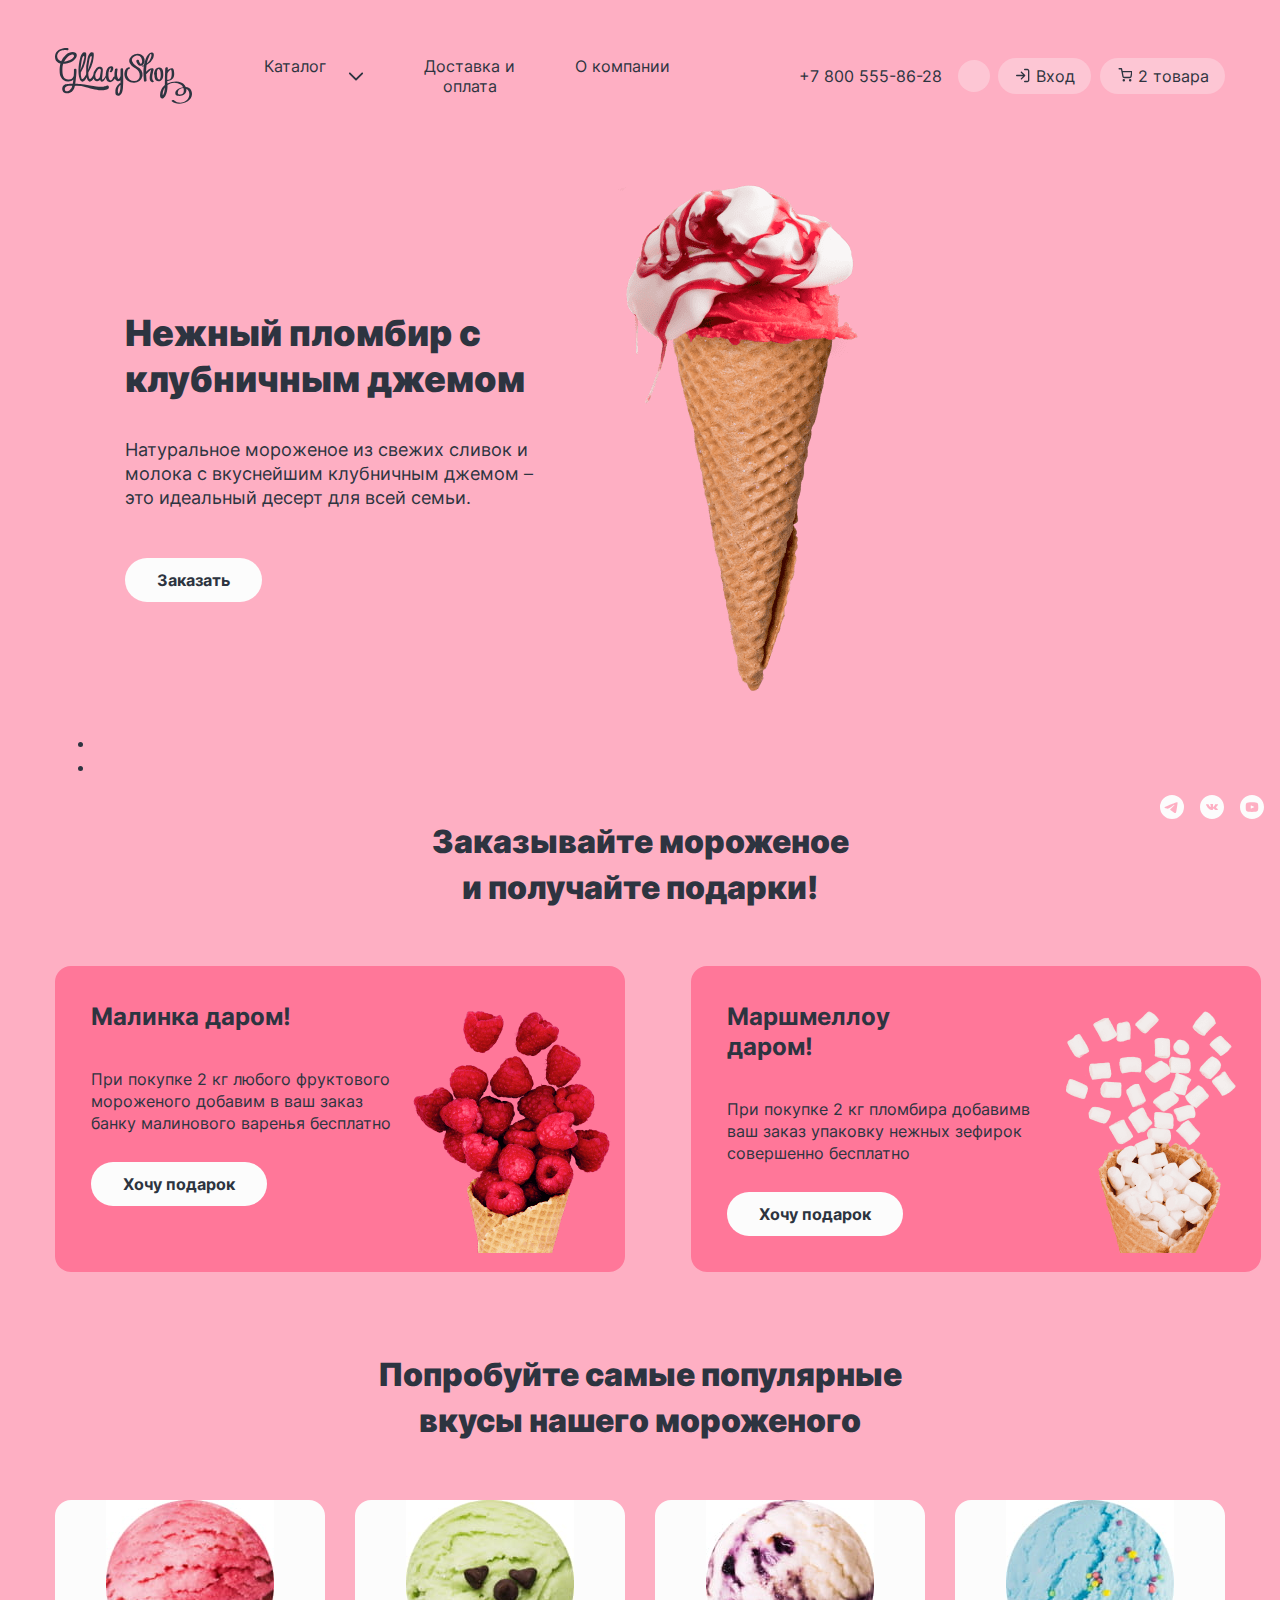
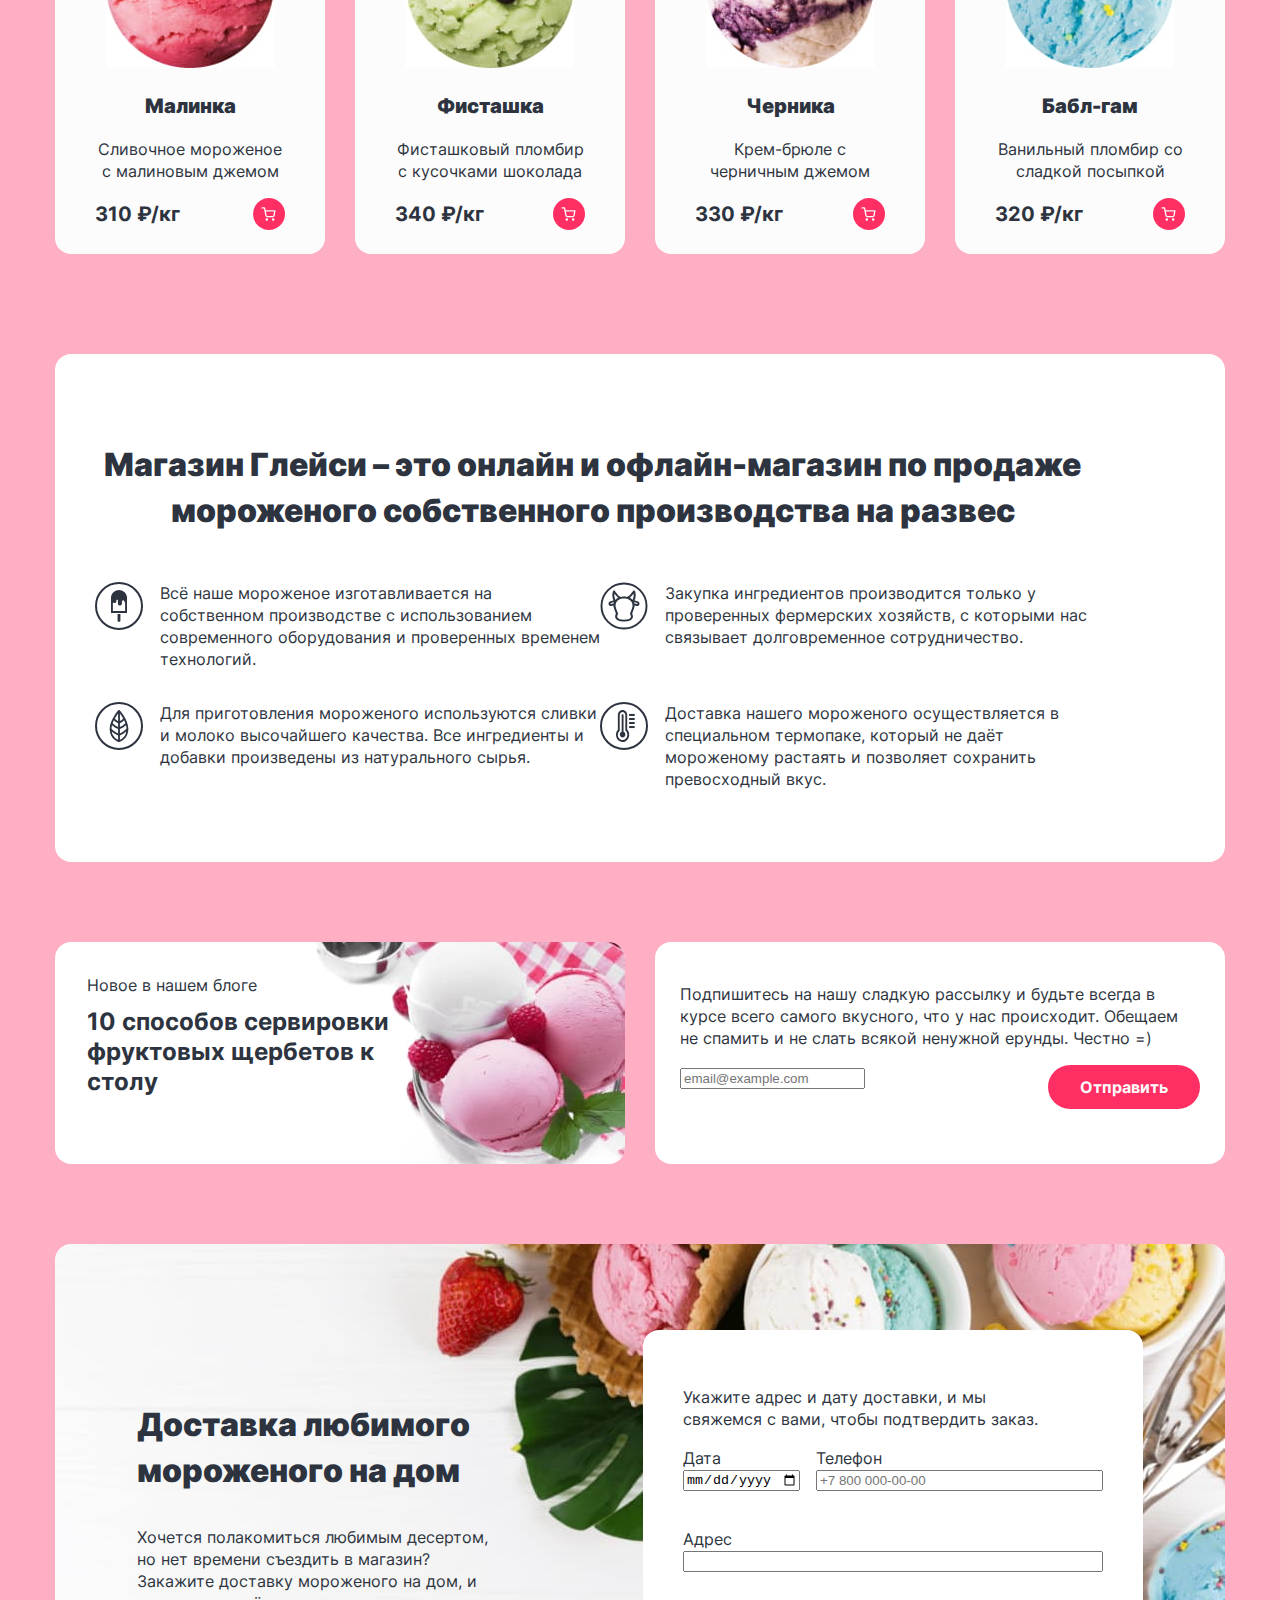
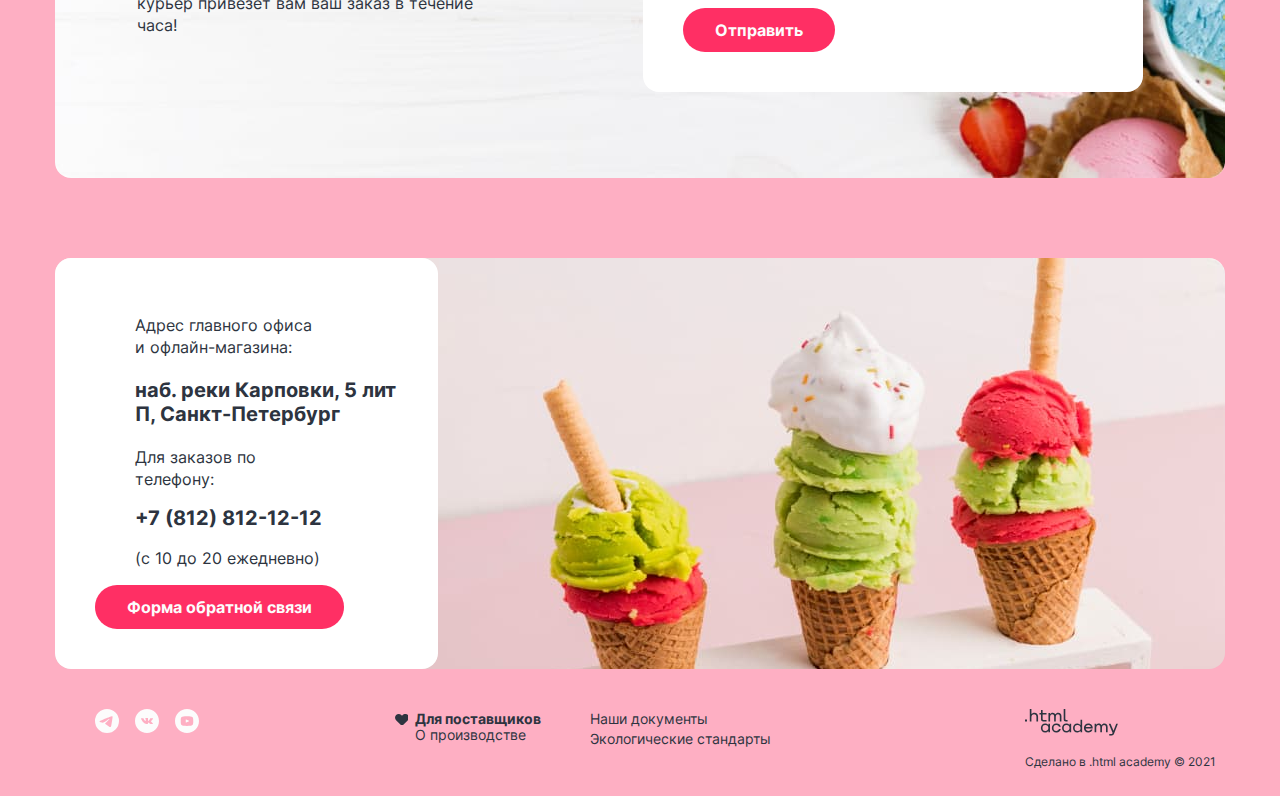
==== index.html @ 2672d937 "попытка сделать иконки" ====
<!DOCTYPE html>
<html lang="ru">

  <head>
    <meta charset="utf-8">
    <title>Gllassy shop</title>
    <link rel="stylesheet" href="styles/styles.css">
  </head>

  <body>
    <header class="page-header">
      <a class="logo" href="#">
        <img class="logo" src="images/logo.svg" alt="Gllassy shop">
      </a>
      <nav class="navigation">

        <ul class="navigation-list">

          <li class="navigation-item arrow-down navigation-item-arrow">
            <a class="navigation-link " href="catalog.html">Каталог</a>
          </li>
          <li class="navigation-item">
            <a class="navigation-link" href="faq.html">Доставка и оплата</a>
          </li>
          <li class="navigation-item">
            <a class="navigation-link" href="about.html">О компании</a>
          </li>
        </ul>

      </nav>
      <div class="navigation-user">
        <a class="appointment-phone link" href="">+7 800 555-86-28</a>
        <ul class="user-navigation navigation-user-di">
          <li class="user-item search">
            <a class="user-link" href="">

              <span class="visually-hidden">Поиск</span>
            </a>
          </li>
          <li class="user-item login">
            <a class="user-link" href="">Вход</a>
          </li>
          <li class="user-item basket">
            <a class="user-link" href="">
              2 товара
              <span class="visually-hidden">Корзина</span>
            </a>
          </li>
        </ul>
      </div>
    </header>
    <main class="main-container main-index">
      <div class="page-container">
        <h1 class="visually-hidden">Gllassy shop</h1>
        <section class="advantages-section">
          <h2 class="visually-hidden">Описание</h2>
          <ul class="advantages-list">
            <li class="advantages-item">
              <div class="advantages">
                <h3 class="advantages-title">Нежный пломбир с клубничным джемом</h3>
                <p class="advantages-description">Натуральное мороженое из свежих сливок
                  и молока с вкуснейшим клубничным джемом – это идеальный десерт для всей семьи.</p>
                <button class="button-white button">Заказать</button>
              </div>
              <div class="advantages-images">
                <img src="images/ice-cream.png" alt="мороженое">
              </div>
            </li>
          </ul>
          <ul class="arrow">
            <li class="arrow-item arrow--left"></li>
            <li class="arrow-item arrow--right"></li>
          </ul>
          <div class="slider_controls">
            <label for="green_1" class="slide_label label_green_1"></label>
            <label for="violet_2" class="slide_label label_violet_2"></label>
            <label for="brown_3" class="slide_label label_brown_3"></label>
          </div>
        </section>
        <section class="start-social">
          <ul class="start-social-list">
            <li class="start-social-item">
              <a class="start-social-link social-tg" href="#">
                <span class="visually-hidden">Телеграм</span>
              </a>
            </li>
            <li class="start-social-item">
              <a class="start-social-link social-vk" href="#">
                <span class="visually-hidden">ВКонтакте</span>
              </a>
            </li>
            <li class="start-social-item">
              <a class="start-social-link social-youtube" href="#">
                <span class="visually-hidden">YouTube</span>
              </a>
            </li>
          </ul>
        </section>
        <div class="index-columns">
          <section class="present section">
            <h3 class="present-title-header">Заказывайте мороженое и получайте подарки!</h3>
            <ul class="present-list">
              <li class="present-item free-raspberries">
                <h4 class="present-title">Малинка даром!</h4>
                <p class="present-description">При покупке 2 кг любого фруктового мороженого добавим в ваш заказ банку
                  малинового варенья бесплатно</p>
                <a class="button button-white present-link" href="#">Хочу подарок</a>

              </li>
              <li class="present-item free-marshmallow">
                <h4 class="present-title">Маршмеллоу даром!</h4>
                <p class="present-description">При покупке 2 кг пломбира добавимв ваш заказ упаковку нежных зефирок
                  совершенно
                  бесплатно</p>
                <a class="button button-white present-link" href="#">Хочу подарок</a>

              </li>
            </ul>
          </section>
        </div>
        <section class="popular-flavors section">
          <h3 class="popular-flavors-title">Попробуйте самые популярные вкусы нашего мороженого</h3>
          <ul class="popular-flavors-list">
            <li class="product-card">
              <div class="product-card-container">
                <a class="product-card-link link" href="product.html">
                  <img class="product-card-image" src="images/raspberry.jpg" alt="Малинка">
                  <h3 class="product-card-title">Малинка</h3>
                  <p class="product-card-description">Сливочное мороженое с малиновым джемом</p>
                </a>
                <div class="product-card-info">
                  <b class="product-card-price">310 ₽/кг</b>
                  <div class="product-card-bask take">
                    <a class="product-card-basket link" href="#">
                      <span class="visually-hidden">Корзина</span>
                    </a>
                  </div>
                </div>
              </div>
            </li>
            <li class="product-card">
              <div class="product-card-container">
                <a class="product-card-link link" href="product.html">
                  <img class="product-card-image" src="images/pistachio.jpg" alt="Фисташка">
                  <h3 class="product-card-title">Фисташка</h3>
                  <p class="product-card-description">Фисташковый пломбир с кусочками шоколада</p>
                </a>
                <div class="product-card-info">
                  <b class="product-card-price">340 ₽/кг</b>
                  <div class="product-card-bask take">
                    <a class="product-card-basket link" href="#">
                      <span class="visually-hidden">Корзина</span>
                    </a>
                  </div>
                </div>
              </div>
            </li>
            <li class="product-card">
              <div class="product-card-container">
                <a class="product-card-link link" href="product.html">
                  <img class="product-card-image" src="images/blueberry.jpg" alt="Черника">
                  <h3 class="product-card-title">Черника</h3>
                  <p class="product-card-description">Крем-брюле
                    с черничным джемом</p>
                </a>
                <div class="product-card-info">
                  <b class="product-card-price">330 ₽/кг</b>
                  <div class="product-card-bask take">
                    <a class="product-card-basket link " href="#">
                      <span class="visually-hidden">Корзина</span>
                    </a>
                  </div>
                </div>
              </div>
            </li>
            <li class="product-card">
              <div class="product-card-container">
                <a class="product-card-link link" href="product.html">
                  <img class="product-card-image" src="images/bubble-gum.jpg" alt="бабл-гам">
                  <h3 class="product-card-title">Бабл-гам</h3>
                  <p class="product-card-description">Ванильный пломбир
                    со сладкой посыпкой</p>
                </a>
                <div class="product-card-info">
                  <b class="product-card-price">320 ₽/кг</b>
                  <div class="product-card-bask take">
                    <a class="product-card-basket link" href="#">
                      <span class="visually-hidden">Корзина</span>
                    </a>
                  </div>
                </div>
              </div>
            </li>
          </ul>
        </section>
        <section class="information section">
          <h3 class="information-title ">Магазин Глейси – это онлайн и офлайн-магазин по продаже мороженого
            собственного производства на развес</h3>
          <ul class="information-list">
            <li class="information-item">

              <p class="information-description logo-ice">Всё наше мороженое изготавливается на собственном производстве
                с
                использованием современного оборудования и проверенных временем технологий.</p>
            </li>
            <li class="information-item">
              <p class="information-description logo-cow">Закупка ингредиентов производится только
                у проверенных фермерских хозяйств, с которыми
                нас связывает долговременное сотрудничество.</p>
            </li>
            <li class="information-item">
              <p class="information-description logo-leaf">Для приготовления мороженого используются сливки и молоко
                высочайшего
                качества. Все ингредиенты
                и добавки произведены из натурального сырья.</p>
            </li>
            <li class="information-item">
              <p class="information-description logo-thermometer">Доставка нашего мороженого осуществляется в
                специальном термопаке,
                который не даёт мороженому растаять и позволяет сохранить превосходный вкус.</p>
            </li>
          </ul>
        </section>
        <section class="new_blog">
          <section class="new_sorting">
            <span class="mini-title">Новое в нашем блоге</span>
            <h3 class="new-title">10 способов сервировки фруктовых щербетов
              к столу</h3>
          </section>
          <section class="newsletter">
            <p class="page-footer-title">Подпишитесь на нашу сладкую рассылку и будьте всегда
              в курсе всего самого вкусного, что у нас происходит. Обещаем не спамить и не слать всякой ненужной ерунды.
              Честно =)</p>
            <form class="newsletter-form" action="https://echo.htmlacademy.ru/" method="post">
              <label for="newsletter-email">
                <input class="field" placeholder="email@example.com" type="email" name="newsletter-email"
                  id="newsletter-email" required>
              </label>
              <button class="button-red button" type="submit">Отправить</button>
            </form>
            </ul>
          </section>
        </section>
        <section class="delivery">
          <section class="delivery-info">
            <div class="delivery-list">
              <h3 class="delivery-title">Доставка любимого мороженого на дом</h3>
              <p class="delivery-description">Хочется полакомиться любимым десертом, но нет времени съездить в магазин?
                Закажите доставку мороженого на дом, и курьер привезёт вам ваш заказ в течение часа!</p>
            </div>
            <section class="appointment">
              <p class="appointment-connection">Укажите адрес и дату доставки, и мы свяжемся с вами, чтобы подтвердить
                заказ.</p>
              <form class="appointment-form" action="https://echo.htmlacademy.ru/" method="post">
                <p class="field-group appointment-form-date">
                  <label class="form-label" for="appointment-date">Дата</label>
                  <input type="date" id="appointment-date" name="appointment-date" placeholder="01.01.2020">
                </p>
                <p class="field-group appointment-form-phone">
                  <label class="form-label appointment-form" for="appointment-phone">Телефон</label>
                  <input class="field" type="text" id="appointment-phone" name="appointment-phone"
                    placeholder="+7 800 000-00-00">
                </p>
                <p class="field-group appointment-form-address">
                  <label for="form-label appointment-address">
                    Адрес
                  </label>
                  <input class="field" type="text" id="appointment-address" name="appointment-address">
                </p>
                <button class="button-red button appointment-submit" type="submit">Отправить</button>
              </form>
            </section>
          </section>
        </section>
        <section class="delivery-contacts">
          <div class="wrapper">
            <section class="contacts">
              <h2 class="visually-hidden">Контакты</h2>
              <ul>
                <li class="contacts-item">
                  <p class="contacts-link-address"> Адрес главного офиса и офлайн-магазина:</p>
                  <p class="about-text">наб. реки Карповки, 5 лит П, Санкт-Петербург</p>
                </li>
                <li class="contacts-item">
                  <p class="contacts-link">Для заказов по телефону:</p>
                  <a class="footer-contacts-address-phone social-link about-text" href="tel:+78128121212">+7 (812)
                    812-12-12</a>
                </li>
                <li class="contacts-item">
                  <p class="contacts-link">(с 10 до 20 ежедневно)</p>
                </li>
              </ul>
              <button class="button-red button" href="#">Форма обратной связи</button>
            </section>
          </div>
        </section>
      </div>
    </main>
    <footer class="page-footer">
      <div class="page-footer-container">
        <section class="footer-social">
          <ul class="footer-social-list">
            <li class="footer-social-item">
              <a class="footer-social-link social-tg" href="#">
                <span class="visually-hidden">Телеграм</span>
              </a>
            </li>
            <li class="footer-social-item">
              <a class="footer-social-link social-vk" href="#">
                <span class="visually-hidden">ВКонтакте</span>
              </a>
            </li>
            <li class="footer-social-item">
              <a class="footer-social-link social-youtube" href="#">
                <span class="visually-hidden">YouTube</span>
              </a>
            </li>
          </ul>
        </section>
        <section class="footer-information">
          <div class="info-left">
            <div class="footer-heart heart">
              <a class="footer-documentation footer-documentation-active link" href="#">Для поставщиков</a>
            </div>
            <a class="footer-documentation link" href="#">О производстве</a>
          </div>
          <div class="info-right">
            <a class="footer-documentation link" href="#">Наши документы</a>
            <a class="footer-documentation link" href="#">Экологические стандарты</a>
          </div>
        </section>
        <section class="footer-htmlacademy">
          <img class="footer-htmlacademy-logo" src="images/logo_htmlacademy .svg" alt=".html academy».">
          <p class="about-text-footer">Сделано в <a class="htmlacademy-link link" href="https://htmlacademy.ru/">
              .html
              academy © 2021</a></p>
        </section>
      </div>
    </footer>
    <div class="modal-form"></div>
  </body>

</html>
---- styles/styles.css ----
@font-face {
  font-family: "Inter";
  font-style: normal;
  font-weight: 400;
  src: url("../fonts/inter-400.woff2") format("woff2");
  font-display: swap;
}

@font-face {
  font-family: "Inter";
  font-style: normal;
  font-weight: 700;
  src: url("../fonts/inter-700.woff2") format("woff2");
  font-display: swap;
}

@font-face {
  font-family: "PT Sans";
  font-style: italic;
  font-weight: 400;
  src: url("../fonts/inter-400.woff2") format("woff2");
  font-display: swap;
}

@font-face {
  font-family: "PT Sans";
  font-style: italic;
  font-weight: 700;
  src: url("../fonts/inter-700.woff2") format("woff2");
  font-display: swap;
}

@font-face {
  font-family: "Inter";
  font-style: normal;
  font-weight: 900;
  src: url("../fonts/inter-900.woff2") format("woff2");
  font-display: swap;
}

html {
  height: 100%;
}

body {
  margin: 0 auto;
  display: flex;
  flex-direction: column;
  min-height: 100%;
  font-family: "Inter", sans-serif;
  font-size: 16px;
  line-height: 24px;
  color: #2D3440;
  background-color: #FEAFC3;
  width: 1170px;
}

.page-header {
  display: flex;
  align-items: center;
}

.navigation {
  display: flex;
  margin: 0 auto;
}

.navigation-list {
  display: flex;

  margin: 0;
  padding: 0;
  list-style-type: none;
}

.navigation-user {
  display: flex;
  margin-left: auto;
  align-items: center;
}

.navigation-link {
  display: block;
  flex-wrap: wrap;
  padding: 8px 16px 8px;
  font-family: "Inter", sans-serif;
  line-height: 20px;
  color: #2D3440;
  font-weight: 400;
  text-align: center;
  text-decoration: none;
  font-size: 16px;
  max-width: 147px;
}

.navigation-user .navigation-link {
  min-width: 16px;
  min-height: 16px;
}

.navigation-item:hover {
  background-color: #FF2F64;
  color: #FCFCFC;
  border-radius: 30px;
}

.navigation-link:hover {
  color: #FCFCFC;
}

.arrow-down {
  padding-right: 38px;
  background-image: url("../images/arrow-down.svg");
  background-repeat: no-repeat;
  background-size: 16px 16px;
  background-position: center right 16px;
}

.arrow-down:hover {
  padding-right: 38px;
  background-image: url("../images/up-arrow.svg");
  background-repeat: no-repeat;
  background-size: 16px 16px;
  background-position: center right 16px;

}

.arrow-down:hover .navigation-link {
  background-color: #FF2F64;
  color: #FCFCFC;
  border-radius: 30px;
}

.user-link:hover {
  color: #FCFCFC;
}

.user-item:hover {
  background-color: #FF2F64;
  color: #FCFCFC;
  border-radius: 30px;
}

.main-container {
  flex-grow: 1;
  padding-top: 32px;
  padding-bottom: 40px;
}

.breadarumbs {
  display: flex;
  width: 1170px;
  margin: 0 auto;
  list-style-type: none;
  padding: 0;
}

.breadarumbs-list {
  margin: 0;
  padding: 0;
  display: flex;
  list-style: none;
}

.breadarumbs-item {
  margin-right: 10px;
}

.breadarumbs-item:last-child {
  margin-right: 0;
}

.breadarumbs-link {
  font-family: "Inter", sans-serif;
  font-weight: 700;
  font-size: 14px;
  line-height: 20px;
  max-width: 164px;
}

.breadarumbs-line {
  text-decoration: underline;
  color: #2D3440;
}

.sorting-title {
  font-family: "Inter", sans-serif;
  font-weight: 900;
  font-size: 32px;
  line-height: 46px;
  max-width: 379px;
}


.sorting-item {
  display: flex;
  margin: 0;
  padding: 0;
  flex-direction: column;
}

.sorting-pop {
  display: flex;
  flex-direction: row;
  flex-wrap: wrap;
  max-width: 823px;
  justify-content: space-between;
}

.popularity {
  position: relative;
  padding: 6px 16px 6px 38px;
  border-radius: 30px;
  background: rgba(252, 252, 252, 0.3);
  border: none;
}

.percent-list {
  display: flex;
  list-style-type: none;
  margin: 0;
  position: relative;
  padding: 6px 16px 6px 38px;
  border-radius: 30px;
  background: rgba(252, 252, 252, 0.3);
}

.sorting-hidden {
  position: relative;
  padding: 6px 16px 6px 38px;
  border-radius: 30px;
  background: rgba(252, 252, 252, 0.3);
}

.fillers-button {
  position: relative;
  padding: 6px 16px 6px 38px;
  border-radius: 30px;
  background: rgba(252, 252, 252, 0.3);
  align-self: end;
  padding: 6px 32px;
  color: #2D3440;
}

.fillers-list {
  display: flex;
  list-style-type: none;
  margin: 0;
  position: relative;
  padding: 6px 16px 6px 38px;
  border-radius: 30px;
  background: rgba(252, 252, 252, 0.3);
}

.visually-hidden {
  font-family: "Inter", sans-serif;
  line-height: 20px;
  color: #2D3440;
  font-weight: 400;
  text-align: center;
  background-color: #FEAFC3;
  text-decoration: none;
}

.new_blog {
  display: flex;
}

.new_sorting {
  background-image: url("../images/new blog.jpg");
  background-repeat: no-repeat;
}

.new_blog section {
  width: 570px;
  margin-right: 30px;
  border-radius: 16px;

}

.new_blog section:last-child {
  margin-right: 0;
}

.new_sorting {
  padding: 33px 0 67px 32px;
  box-sizing: border-box;
}

.new-title {
  max-width: 303px;
  font-family: "Inter", sans-serif;
  font-weight: 700;
  font-size: 24px;
  line-height: 30px;
  margin: 0;
}

.mini-title {
  font-family: "Inter", sans-serif;
  font-weight: 400;
  font-size: 16px;
  line-height: 20px;
  margin-bottom: 12px;
  display: block;
}

.newsletter {
  background-color: #FFFFFF;
  padding: 25px;
  box-sizing: border-box;
}

.newsletter-form {
  display: flex;
  justify-content: space-between;
}

.delivery {
  color: #2D3440;
  background-image: url(../images/delivery.jpg);
  margin-top: 80px;
  margin-bottom: 80px;
  min-height: 534px;
  display: flex;
  justify-content: center;
  border-radius: 16px;
}

.delivery-info {
  display: flex;
  align-items: center;
  justify-content: space-between;
  width: 1006px;
}

.delivery-title {
  font-family: "Inter", sans-serif;
  font-weight: 900;
  font-size: 32px;
  line-height: 46px;
  max-width: 356px;
}

.delivery-description {
  font-family: "Inter", sans-serif;
  font-weight: 400;
  font-size: 16px;
  line-height: 22px;
  max-width: 371px;
}

.appointment {
  background-color: #FFFFFF;
  padding: 40px;
  width: 500px;
  box-sizing: border-box;
  border-radius: 16px;
}

.appointment-connection {
  font-family: "Inter", sans-serif;
  font-weight: 400;
  font-size: 16px;
  line-height: 22px;
  max-width: 380px;
}

.appointment-form {
  display: grid;
  grid-template-columns: 117px 287px;
  gap: 16px;
}

.appointment-form-address {
  grid-column: 1 / -1;
}

.appointment-submit {
  grid-column: 1 / -1;
  justify-self: start;
}

.field-group {
  display: flex;
  flex-direction: column;
  margin: 0;
  margin-bottom: 20px;
}

.appointment-form .info {
  display: none;
}

.delivery-contacts {
  display: flex;
  color: #2D3440;
  background-image: url("../images/contacts.jpg");
  background-repeat: no-repeat;
  border-radius: 16px;
}

.contacts {
  background-color: #FFFFFF;

  padding: 40px;
  list-style-type: none;
  border-radius: 16px;
}

.contacts-item {
  list-style-type: none;
}

.about-text {
  font-family: "Inter", sans-serif;
  font-weight: 700;
  font-size: 20px;
  line-height: 24px;
  max-width: 263px;
}

.information {
  background-color: #FFFFFF;
}

.information-title {
  font-family: "Inter", sans-serif;
  font-weight: 900;
  font-size: 32px;
  line-height: 46px;
  max-width: 995px;
  text-align: center;
}

.information-description {
  font-family: "Inter", sans-serif;
  font-weight: 400;
  font-size: 16px;
  line-height: 22px;
  max-width: 442px;
}

.contacts-link {
  font-family: "Inter", sans-serif;
  font-weight: 400;
  font-size: 16px;
  line-height: 22px;
  max-width: 203px;
}

.contacts-link-address {
  font-family: "Inter", sans-serif;
  font-weight: 400;
  font-size: 16px;
  line-height: 22px;
  max-width: 179px;
}

.social-link {
  color: #2D3440;
  text-decoration: none;
}

.link {
  color: #2D3440;
  text-decoration: none;
}

.page-container {
  display: flex;
  width: 1170px;
  margin: 0 auto;
  flex-direction: column;
}

.logo {
  display: block;
  margin-bottom: 24px;
  margin-top: 24px;
}

.advantages {
  display: flex;
  flex-direction: column;
  align-items: flex-start;
  text-align: left;
  position: relative;
}

.advantages-list {
  display: flex;
  justify-content: space-between;
  margin: 0;
  padding: 0;
  text-align: center;
  color: #2D3440;
  list-style-type: none;
}

.advantages-item {
  display: flex;
  align-items: center;
  padding-left: 70px;
  margin-bottom: 24px;
}

.advantages-description {
  margin: 0;
  max-width: 429px;
  margin-bottom: 48px;
  font-family: "Inter", sans-serif;
  font-weight: 400;
  font-size: 18px;
  line-height: 24px;
}

.advantages-title {
  font-family: "Inter", sans-serif;
  font-weight: 900;
  font-size: 36px;
  line-height: 46px;
  max-width: 470px;
}


.advantages-images {
  display: flex;
  flex-direction: row-reverse;
}

.present {
  display: flex;
  flex-direction: column;
  align-items: center;
}

.present-title-header {
  margin: 0;
  font-family: "Inter", sans-serif;
  font-weight: 900;
  font-size: 32px;
  line-height: 46px;
  max-width: 434px;
  text-align: center;
  margin-bottom: 55px;
}

.present-description {
  font-family: "Inter", sans-serif;
  font-weight: 400;
  font-size: 16px;
  line-height: 22px;
  max-width: 304px;
  margin: 36px 36px 28px;
}

.present-title {
  font-family: "Inter", sans-serif;
  font-weight: 700;
  font-size: 24px;
  line-height: 30px;
  max-width: 254px;
  margin: 36px 36px 28px;
}

.present-list {
  display: flex;
  list-style: none;
  padding: 0;
  margin: 0;
}

.present section {
  margin-bottom: 61px;
  padding: 36px;
}

.present-item {
  width: 570px;
  margin-left: 36px;
  box-sizing: border-box;
  background-color: #FF7799;
  margin-right: 30px;
  border-radius: 16px;
}

.present-item:last-child {
  margin-right: 0;
}

.present-link {
  margin: 0 36px 36px 36px;
}

.free-raspberries {
  background-image: url("../images/raspberries.png");
  background-repeat: no-repeat;
  background-position: right;
}

.free-marshmallow {
  background-image: url("../images/marshmallow.png");
  background-repeat: no-repeat;
  background-position: right;
}

.popular-flavors-title {
  text-align: center;
  font-family: "Inter", sans-serif;
  font-weight: 900;
  font-size: 32px;
  line-height: 46px;
  max-width: 527px;
  margin: 0;
  margin-bottom: 56px;
}

.popular-flavors {
  display: flex;
  flex-direction: column;
  align-items: center;
}

.title-center {
  text-align: center;
}

.popular-flavors-list {
  display: grid;
  grid-template-columns: repeat(4, 270px);
  list-style-type: none;
  margin: 0;
  padding: 0;
  gap: 30px;
  margin-bottom: 20px;
}

.product-card {
  min-height: 332px;
  width: 270px;
  text-align: center;
  background-color: #FCFCFC;
  border-radius: 16px;
}

.product-card-title {
  text-align: center;
  font-family: "Inter", sans-serif;
  font-weight: 900;
  font-size: 20px;
  line-height: 24px;
  max-width: 190px;
}

.product-card-description {
  text-align: center;
  font-family: "Inter", sans-serif;
  font-weight: 400;
  font-size: 16px;
  line-height: 22px;
  max-width: 190px;
}

.product-card-container {
  display: flex;
  flex-direction: column;
  align-items: center;
  max-width: 190px;
  margin: 0 auto;
}

.product-card-info {
  display: flex;
  justify-content: space-between;
  width: 190px;
  align-items: center;
  margin-bottom: 24px;
}

.product-card-price {
  font-family: "Inter", sans-serif;
  font-weight: 700;
  font-size: 20px;
  line-height: 24px;
  max-width: 89px;
  text-align: left;
}

.product-card-bask {
  position: relative;
  width: 32px;
  height: 32px;
  border-radius: 26px;
  background-color: #FF2F64;
  ;
}

.product-card-basket {
  text-decoration: none;
  color: #FCFCFC;
  display: flex;
}

.product-card-bask:before {
  content: '';
  position: absolute;
  width: 16px;
  height: 16px;
  background-image: url('../images/basket-white.svg');
  background-repeat: no-repeat;
  top: 50%;
  left: 50%;
  transform: translate(-50%, -50%);
}

.information {
  display: flex;
  flex-direction: column;
  padding: 56px 40px;
  border-radius: 16px;
}

.information-list {
  display: flex;
  flex-wrap: wrap;
  list-style: none;
  margin: 0;
  padding: 0;
}

.information-item {
  width: 505px;
}

.section {
  margin-bottom: 80px;
}

.button-white {
  background-color: #FCFCFC;
  color: #2D3440;
}

.button-red {
  background-color: #FF2F64;
  color: #FCFCFC;
}

.button {
  padding: 12px 32px;
  border: none;
  text-decoration: none;
  cursor: pointer;
  display: inline-block;
  font-family: "Inter", sans-serif;
  font-size: 16px;
  line-height: 20px;
  font-weight: 700;
  text-align: center;
  border-radius: 30px;
}

.show {
  display: flex;
  justify-content: flex-end;
  align-items: center;
}

.pages-button {
  padding-left: 14px;
}

.button-look {
  margin-right: 335px;
}

.show-button {
  display: flex;
  justify-content: space-between;
  width: 168px;
  align-content: flex-end;
  list-style: none;
}

.visually-hidden {
  position: absolute;
  width: 1px;
  height: 1px;
  margin: -1px;
  padding: 0;
  border: 0;
  clip: rect(0 0 0 0);
  overflow: hidden;
}

.main-container {
  padding-top: 32px;
}

.page-footer-container {
  display: flex;
  width: 1170px;
  margin: 0 auto;
  justify-content: space-between;
}

.page-footer {
  display: flex;
  margin-top: 0;
  margin-bottom: 14px;
}

.page-footer-title {
  font-family: "Inter", sans-serif;
  font-weight: 400;
  font-size: 16px;
  line-height: 22px;
  max-width: 506px;
}

.footer-information {
  display: flex;
  flex-wrap: wrap;
  width: 356px;
  justify-content: space-between;
}

.footer-documentation {
  display: flex;
  flex-wrap: wrap;
  list-style: none;
  margin: 0;
  padding: 0;
  font-size: 14px;
  font-family: "Inter", sans-serif;
  font-weight: 400;
  line-height: 20px;
  max-width: 182px;
}

.footer-documentation {
  font-weight: 400;
  font-family: "Inter", sans-serif;
  font-size: 14px;
  line-height: 20px;
  max-width: 182px;
}

.footer-documentation-active {
  font-weight: 700;
  font-family: "Inter", sans-serif;
  font-size: 14px;
  line-height: 20px;
  max-width: 150px;
}

.footer-social {
  width: 105px;
  text-align: right;
  align-self: flex-start;
  display: flex;
  justify-content: space-between;
}

.footer-social-list {
  display: flex;
  margin: 0;
  padding: 0;
  list-style-type: none;
  justify-content: space-between;
  width: 104px;
}

.footer-social-item {
  width: 8px;
  height: 8px;
  margin-right: 16px;
  margin-bottom: 16px;
}

.footer-social-link {
  display: flex;
  flex-direction: column;
  align-items: center;
  margin: 0 auto;
  width: 104px;
  height: 24px;
  background-repeat: no-repeat;
  background-position: center;
  background-size: 24px 24px;
  justify-content: center;
}

.footer-htmlacademy {
  width: 200px;
}

.footer-heart {
  position: relative;
  width: 150px;
  height: 16px;
}

.footer-heart.heart:before {
  content: '';
  position: absolute;
  top: 4px;
  left: -20px;
  width: 13px;
  height: 12px;
  background-image: url('../images/heart.svg');
  background-repeat: no-repeat;
}

.footer-documentation-active {
  text-decoration: none;
  color: #2D3440;
  display: flex;
}

.start-social {
  width: 105px;
  text-align: right;
  align-self: end;
  display: flex;
  justify-content: space-between;
}

.start-social-list {
  display: flex;
  margin: 0;
  padding: 0;
  list-style-type: none;
  justify-content: space-between;
  width: 104px;
}

.start-social-item {
  width: 8px;
  height: 8px;
  margin-right: 16px;
  margin-bottom: 16px;
}

.start-social-link {
  display: flex;
  flex-direction: column;
  align-items: center;
  margin: 0 auto;
  width: 104px;
  height: 24px;
  background-repeat: no-repeat;
  background-position: center;
  background-size: 24px 24px;
  justify-content: center;
}

.about-text-footer {
  font-family: "Inter", sans-serif;
  font-weight: 400;
  font-size: 12px;
  line-height: 16px;
  max-width: 193px;
}

.appointment-phone {
  margin-right: 16px;
}

.user-navigation {
  padding: 0;
  margin: 0;
  list-style: none;
  display: flex;
  justify-content: space-between;
  align-items: center;
  min-width: 267px;
}

.user-item {
  position: relative;
  padding: 6px 16px 6px 38px;
  border-radius: 30px;
  background: rgba(252, 252, 252, 0.3);
}

.search {
  position: relative;
  padding: 16px;
}

.user-item.search::before {
  content: '';
  position: absolute;
  width: 16px;
  height: 16px;
  background-image: url(../images/search.svg);
  background-repeat: no-repeat;
  top: 50%;
  left: 50%;
  transform: translate(-50%, -50%);
  border-radius: 50%;
}

.login:hover .user-link {
  background-color: #FF2F64;
  color: #FCFCFC;

}

/*
.user-item:hover .search{
  border-radius: 50%;
  display: flex;
  justify-content: center;
  align-items: center;
  padding: 8px;
  background-image: url('../images/search-white.svg');
  background-repeat: no-repeat;
  width: 16px;
  height: 16px;
  padding: 8px;
}
*/

.navigation-icon:hover {
  border-radius: 50%;
  display: flex;
  justify-content: center;
  align-items: center;
  background-image: url('../images/search-white.svg');
  background-repeat: no-repeat;
  width: 16px;
  height: 16px;
}

.user-item.login:before {
  content: '';
  position: absolute;
  top: 10px;
  left: 18px;
  width: 14px;
  height: 15px;
  background-image: url('../images/entrance.svg');
}

.login:hover .user-link {
  background-image: url('../images/entrance-white.svg');
  color: #FCFCFC;
  content: '';
  position: absolute;
  top: 10px;
  left: 18px;
  width: 14px;
  height: 15px;
  background-repeat: no-repeat;
  background-color: #FF2F64;
}

.user-link {
  text-decoration: none;
  color: #2D3440;
  display: flex;
}

.user-item.basket:before {
  content: '';
  position: absolute;
  top: 10px;
  left: 18px;
  width: 14px;
  height: 15px;
  background-image: url('../images/basket.svg');
  background-repeat: no-repeat;
}

.user-item.basket:before:hover {
  content: '';
  position: absolute;
  top: 10px;
  left: 18px;
  width: 14px;
  height: 15px;
  background-image: url('../images/basket-white.svg');
  background-repeat: no-repeat;
}

.social-tg {
  background-image: url("../images/telegram.svg");
}

.social-vk {
  background-image: url("../images/vk.svg");
}

.social-youtube {
  background-image: url("../images/youtube.svg");
}

.logo-ice {
  background-image: url("../images/ice-cream-logo.svg");
  background-repeat: no-repeat;
  background-size: 48px 48px;
  padding-left: 65px;
}

.logo-leaf {
  background-image: url("../images/leaf.svg");
  background-repeat: no-repeat;
  background-size: 48px 48px;
  padding-left: 65px;
}

.logo-cow {
  background-image: url("../images/cow.svg");
  background-repeat: no-repeat;
  background-size: 48px 48px;
  padding-left: 65px;
}

.logo-thermometer {
  background-image: url("../images/thermometer.svg");
  background-repeat: no-repeat;
  background-size: 48px 48px;
  padding-left: 65px;
}
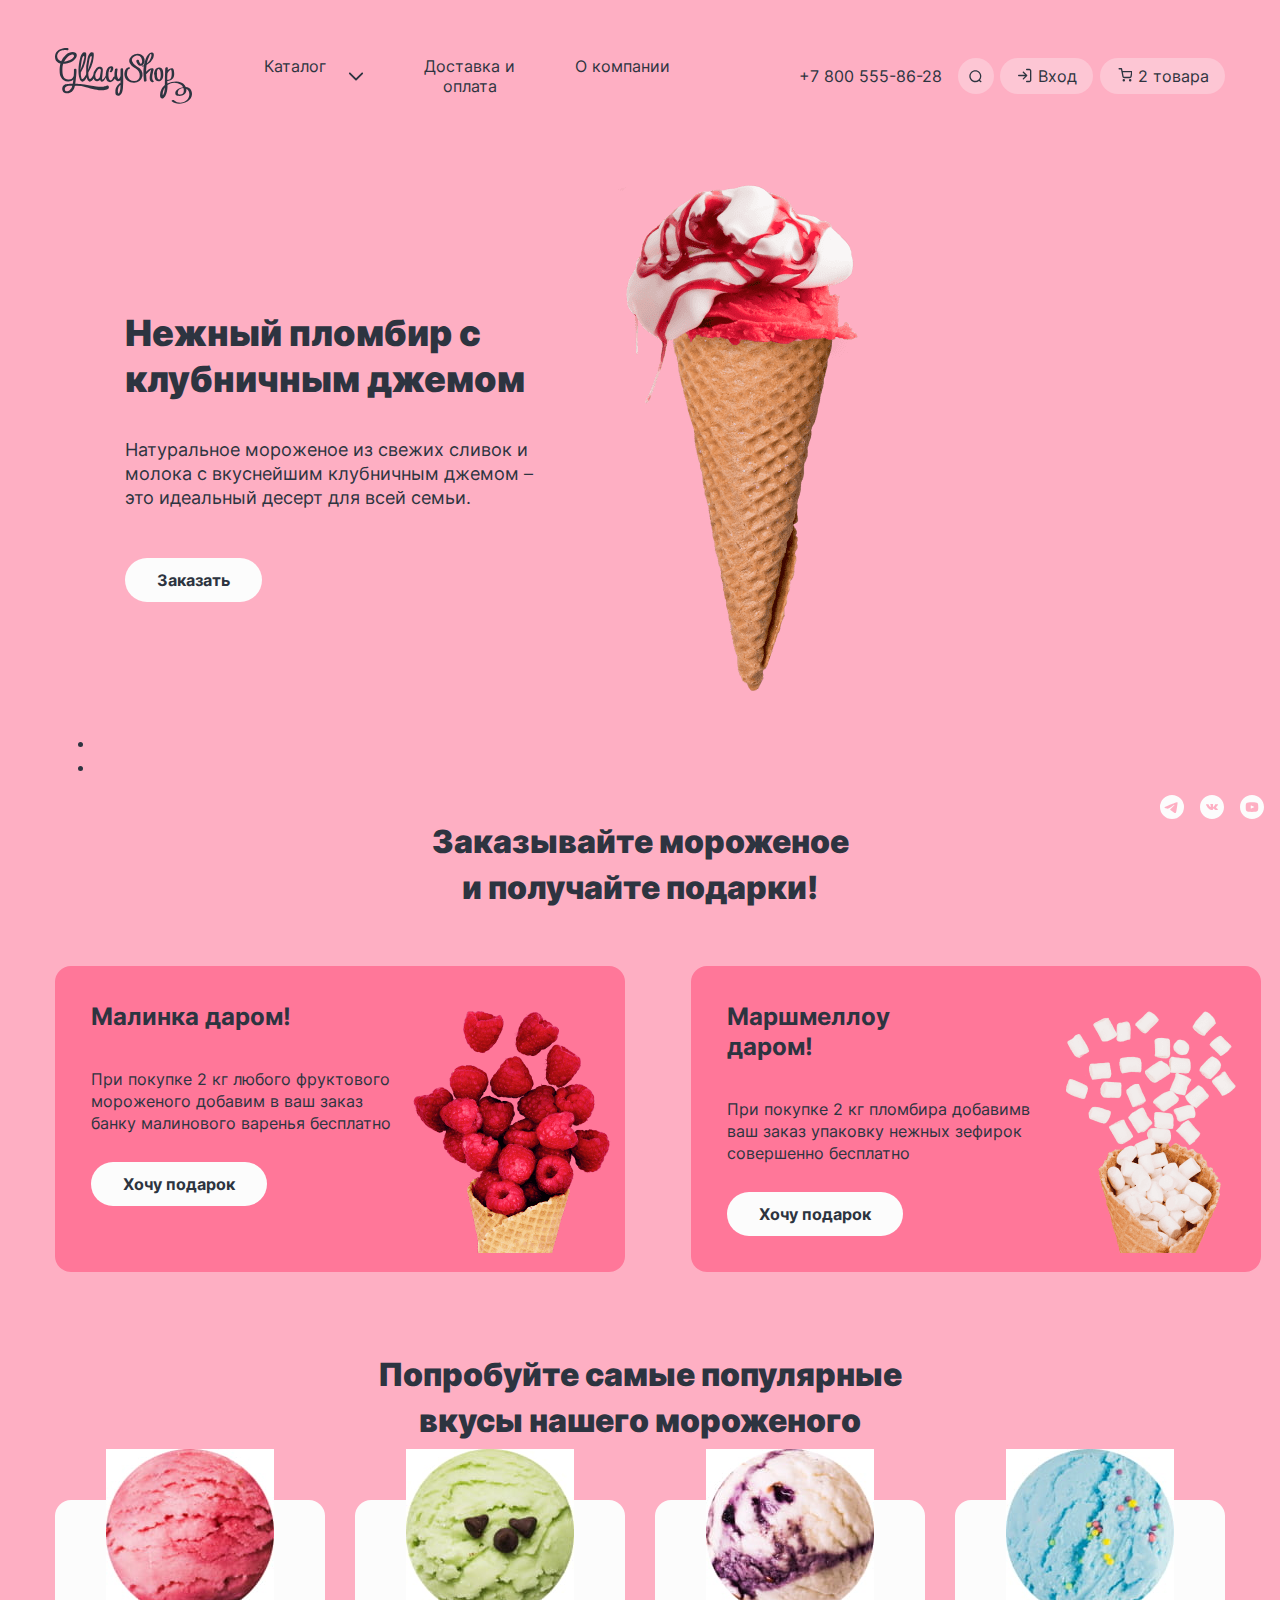
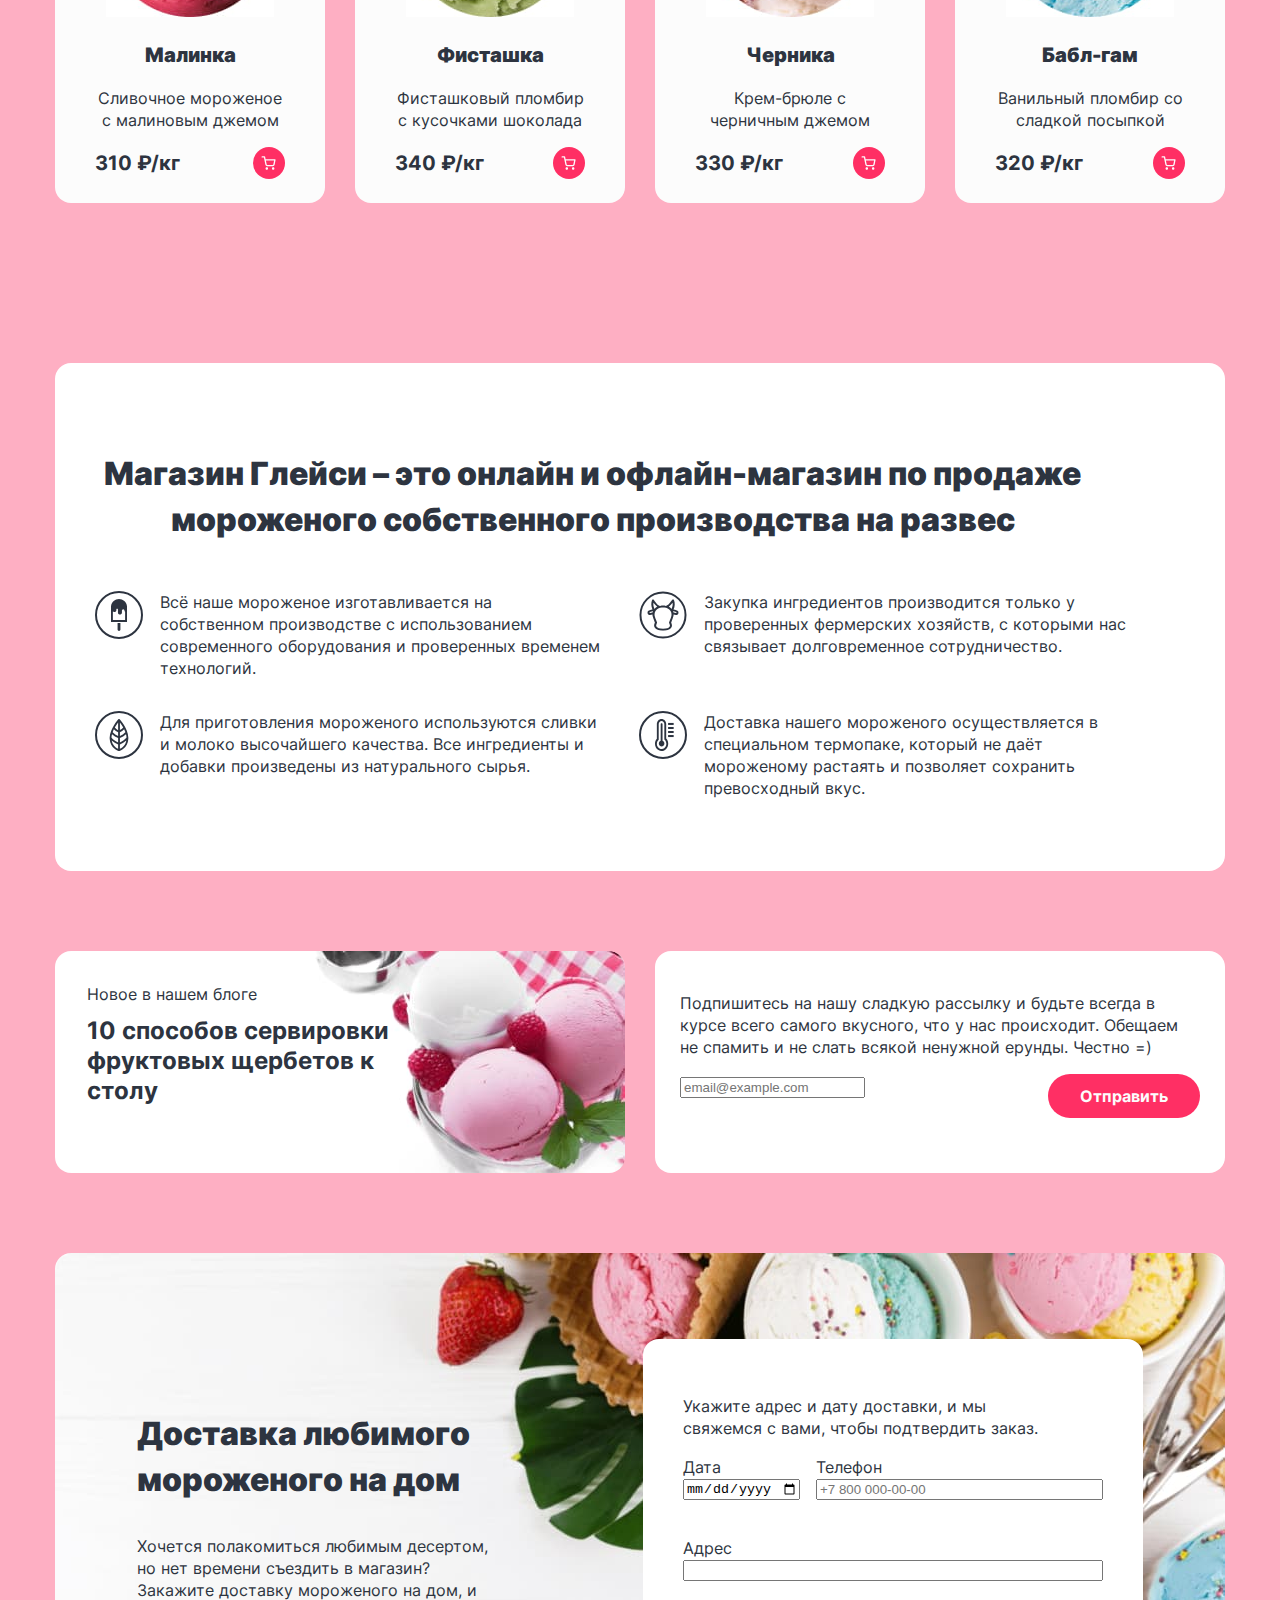
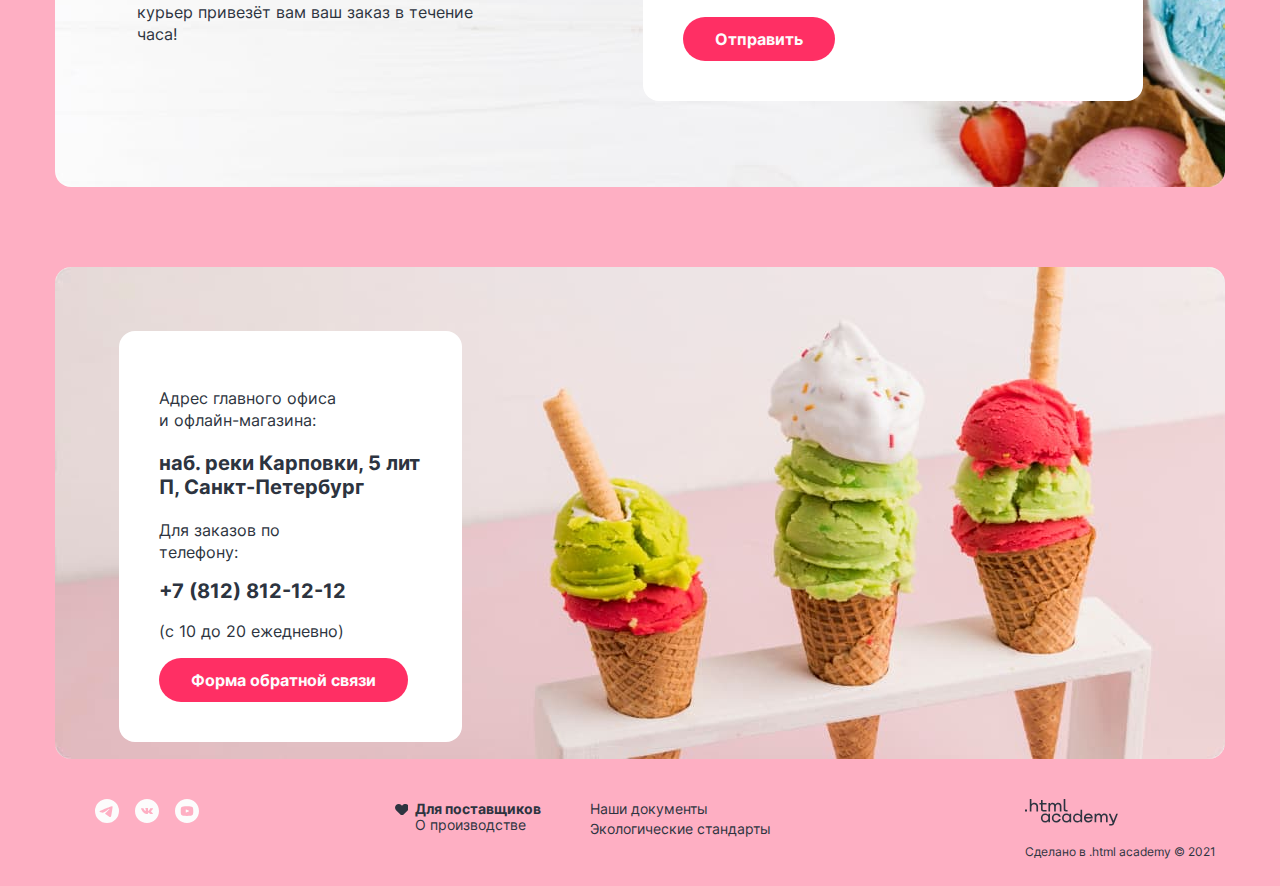
==== commit 42e8547d: "code review decoration" ====
--- a/index.html
+++ b/index.html
@@ -276,7 +276,7 @@
           <div class="wrapper">
             <section class="contacts">
               <h2 class="visually-hidden">Контакты</h2>
-              <ul>
+              <ul class="contacts-list">
                 <li class="contacts-item">
                   <p class="contacts-link-address"> Адрес главного офиса и офлайн-магазина:</p>
                   <p class="about-text">наб. реки Карповки, 5 лит П, Санкт-Петербург</p>
--- a/styles/styles.css
+++ b/styles/styles.css
@@ -131,14 +131,12 @@
   border-radius: 30px;
 }
 
-.user-link:hover {
-  color: #FCFCFC;
-}
 
 .user-item:hover {
   background-color: #FF2F64;
   color: #FCFCFC;
   border-radius: 30px;
+  cursor: pointer;
 }
 
 .main-container {
@@ -183,6 +181,10 @@
   color: #2D3440;
 }
 
+.sorting {
+  margin-bottom: 95px;
+}
+
 .sorting-title {
   font-family: "Inter", sans-serif;
   font-weight: 900;
@@ -197,6 +199,7 @@
   margin: 0;
   padding: 0;
   flex-direction: column;
+  margin-bottom: 8px;
 }
 
 .sorting-pop {
@@ -220,7 +223,7 @@
   list-style-type: none;
   margin: 0;
   position: relative;
-  padding: 6px 16px 6px 38px;
+  padding: 8px 24px;
   border-radius: 30px;
   background: rgba(252, 252, 252, 0.3);
 }
@@ -398,14 +401,21 @@
   background-image: url("../images/contacts.jpg");
   background-repeat: no-repeat;
   border-radius: 16px;
+  width: 1170px;
+  height: 492px;
 }
 
 .contacts {
   background-color: #FFFFFF;
-
+  margin: 64px;
   padding: 40px;
   list-style-type: none;
   border-radius: 16px;
+}
+
+.contacts-list {
+  margin: 0;
+  padding: 0;
 }
 
 .contacts-item {
@@ -637,11 +647,12 @@
 }
 
 .product-card {
-  min-height: 332px;
+  min-height: 281px;
   width: 270px;
   text-align: center;
   background-color: #FCFCFC;
   border-radius: 16px;
+  margin-bottom: 60px;
 }
 
 .product-card-title {
@@ -668,6 +679,7 @@
   align-items: center;
   max-width: 190px;
   margin: 0 auto;
+  margin-top: -51px;
 }
 
 .product-card-info {
@@ -731,6 +743,11 @@
 
 .information-item {
   width: 505px;
+  margin-right: 39px;
+}
+
+.information-item:nth-child(2n) {
+  margin-right: 0;
 }
 
 .section {
@@ -987,7 +1004,10 @@
 
 .search {
   position: relative;
-  padding: 16px;
+  width: 36px;
+  height: 36px;
+  border-radius: 50%;
+  padding: 0;
 }
 
 .user-item.search::before {
@@ -1003,26 +1023,19 @@
   border-radius: 50%;
 }
 
-.login:hover .user-link {
+.user-item.search:hover:before {
+  background-image: url(../images/search-white.svg);
+}
+
+.login:hover .user-link,
+.basket:hover .user-link {
   background-color: #FF2F64;
   color: #FCFCFC;
-
-}
-
-/*
-.user-item:hover .search{
-  border-radius: 50%;
-  display: flex;
-  justify-content: center;
-  align-items: center;
-  padding: 8px;
-  background-image: url('../images/search-white.svg');
-  background-repeat: no-repeat;
-  width: 16px;
-  height: 16px;
-  padding: 8px;
-}
-*/
+}
+
+.user-item.basket:hover:before {
+  background-image: url(../images/basket-white.svg);
+}
 
 .navigation-icon:hover {
   border-radius: 50%;
@@ -1045,18 +1058,10 @@
   background-image: url('../images/entrance.svg');
 }
 
-.login:hover .user-link {
+.user-item.login:hover:before {
   background-image: url('../images/entrance-white.svg');
-  color: #FCFCFC;
-  content: '';
-  position: absolute;
-  top: 10px;
-  left: 18px;
-  width: 14px;
-  height: 15px;
-  background-repeat: no-repeat;
-  background-color: #FF2F64;
-}
+}
+
 
 .user-link {
   text-decoration: none;
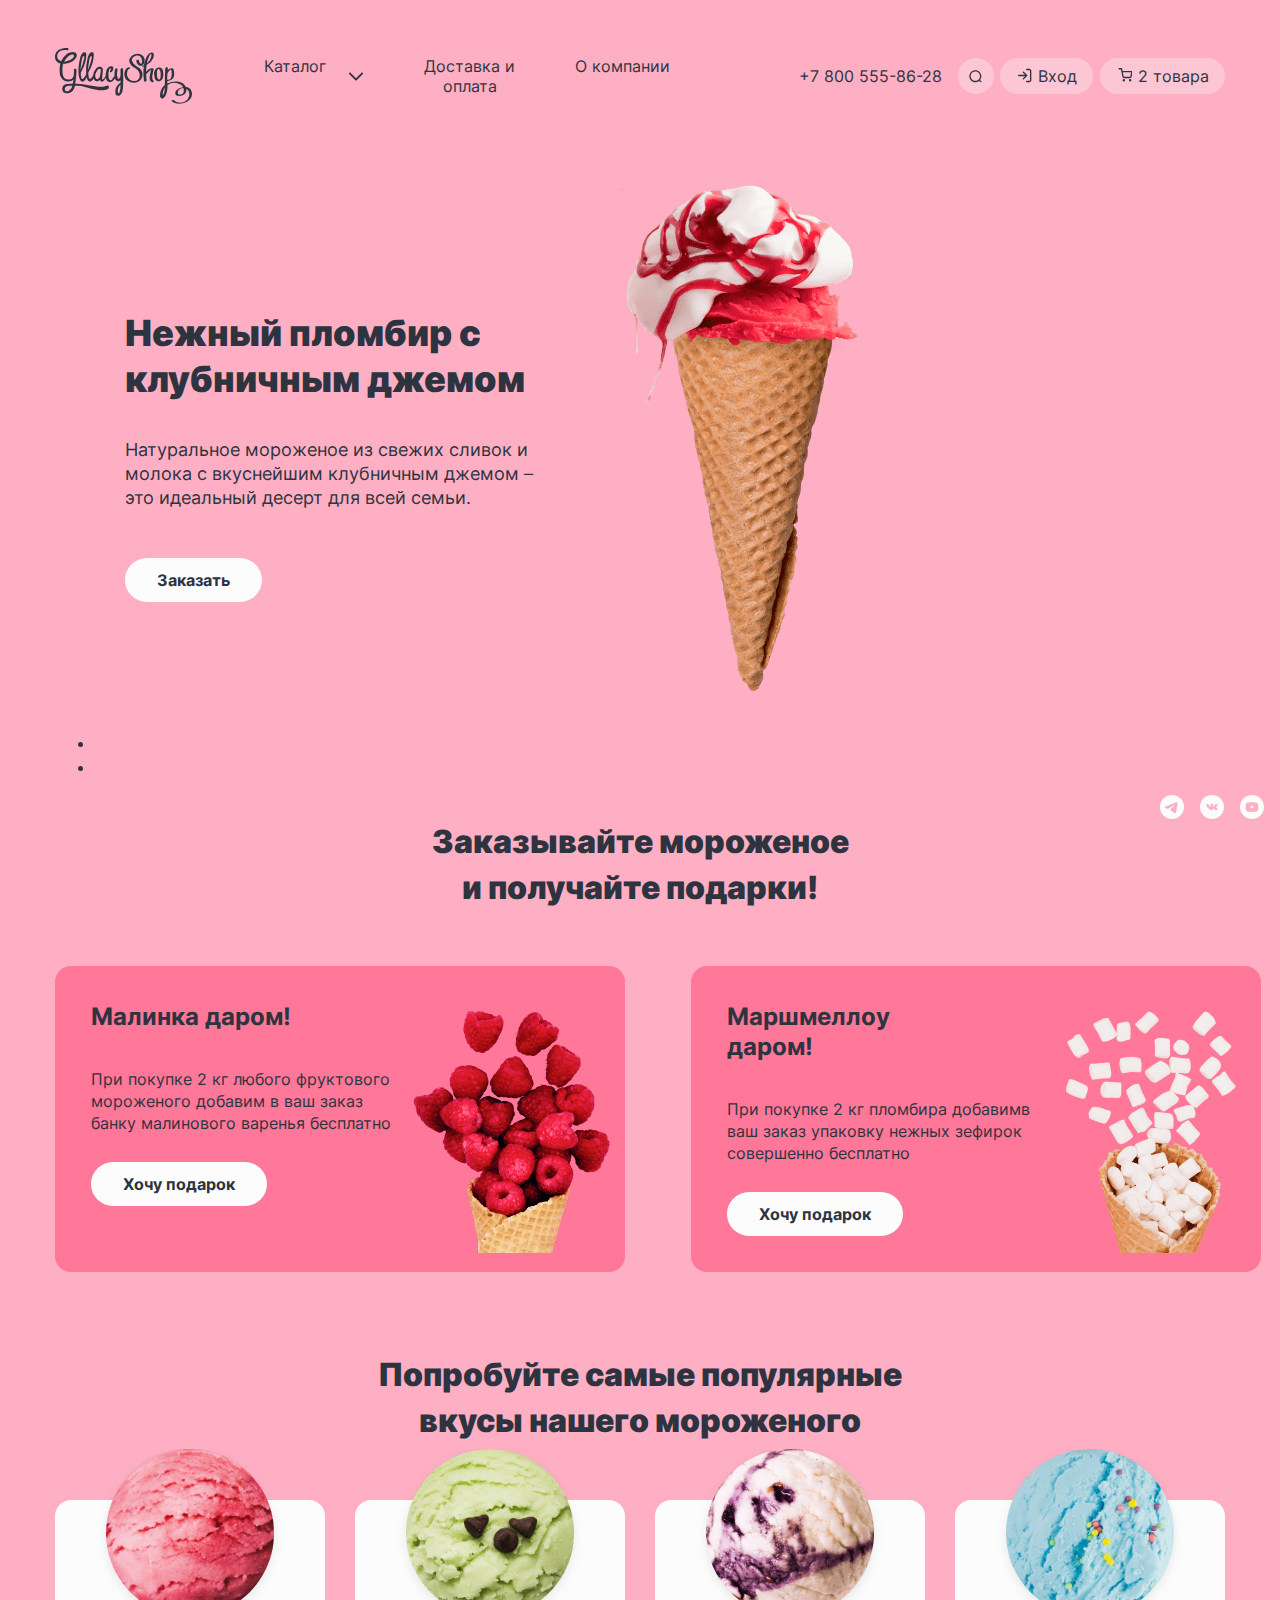
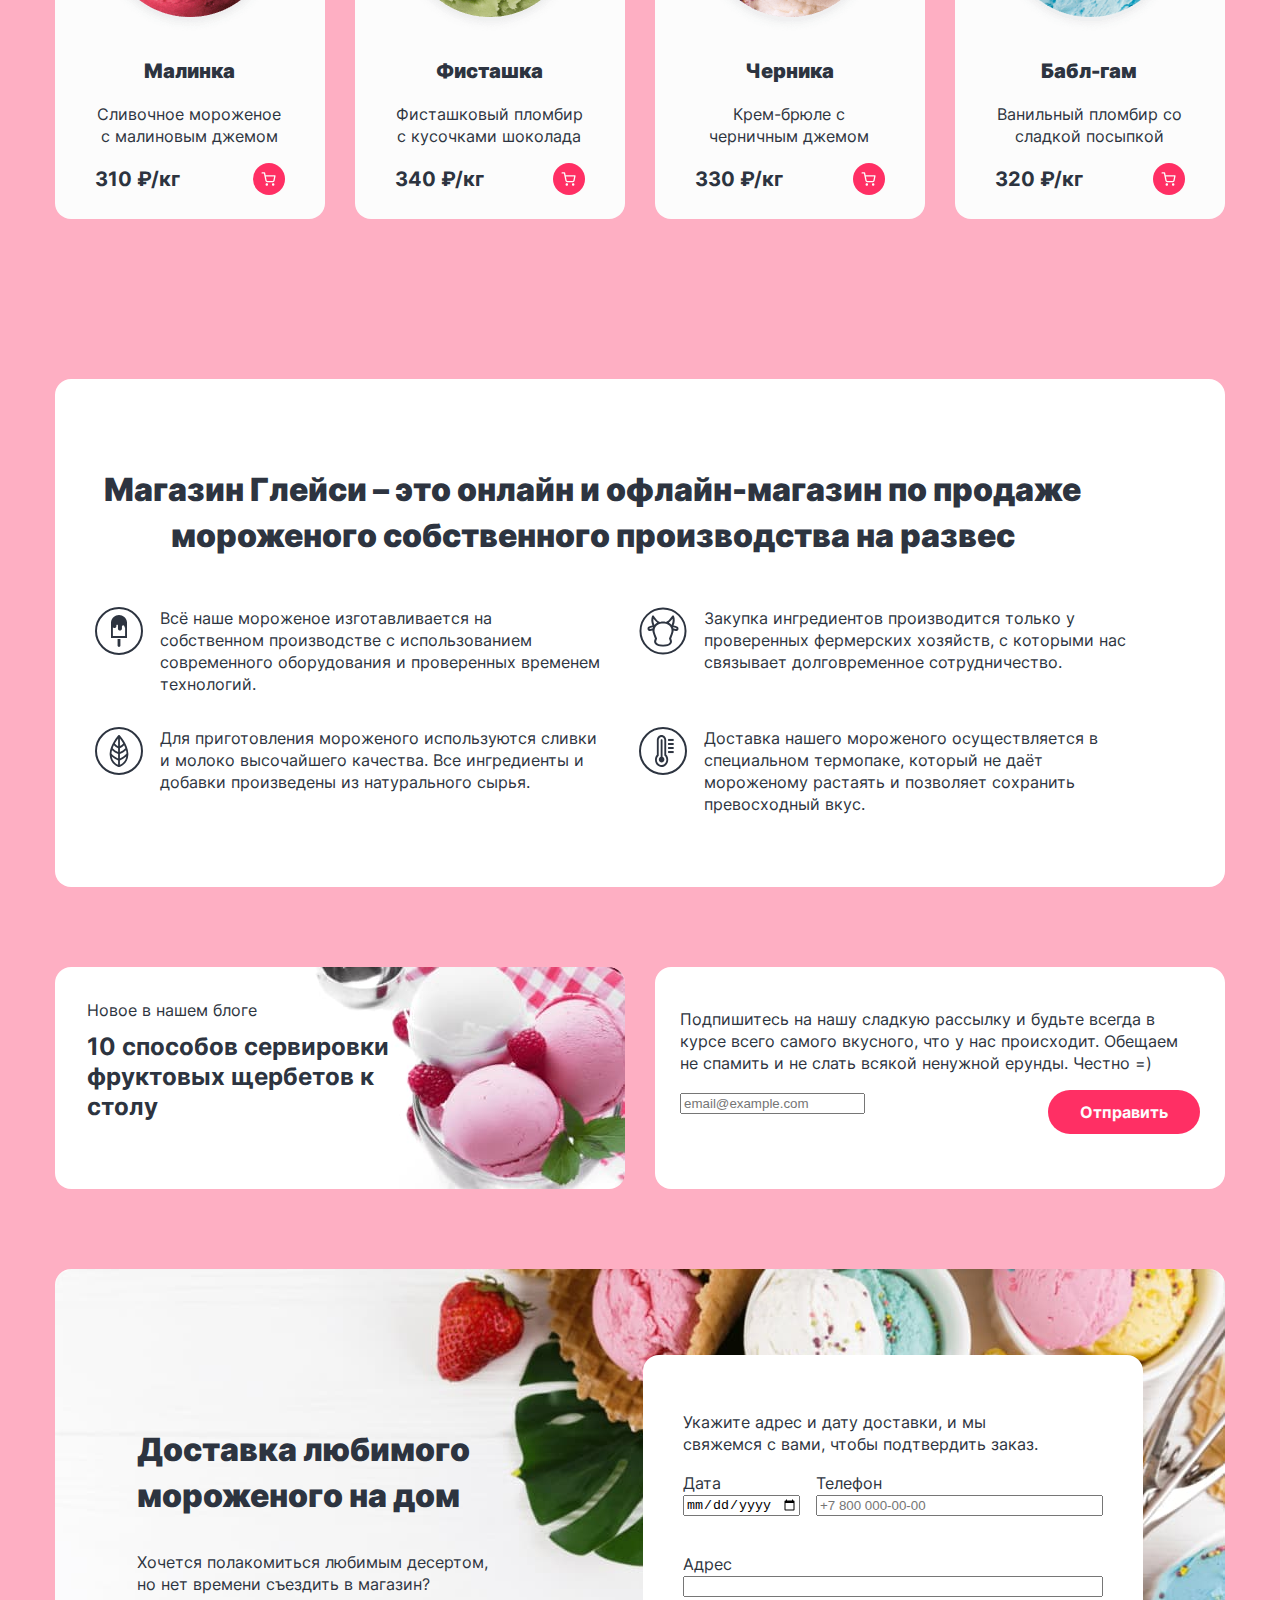
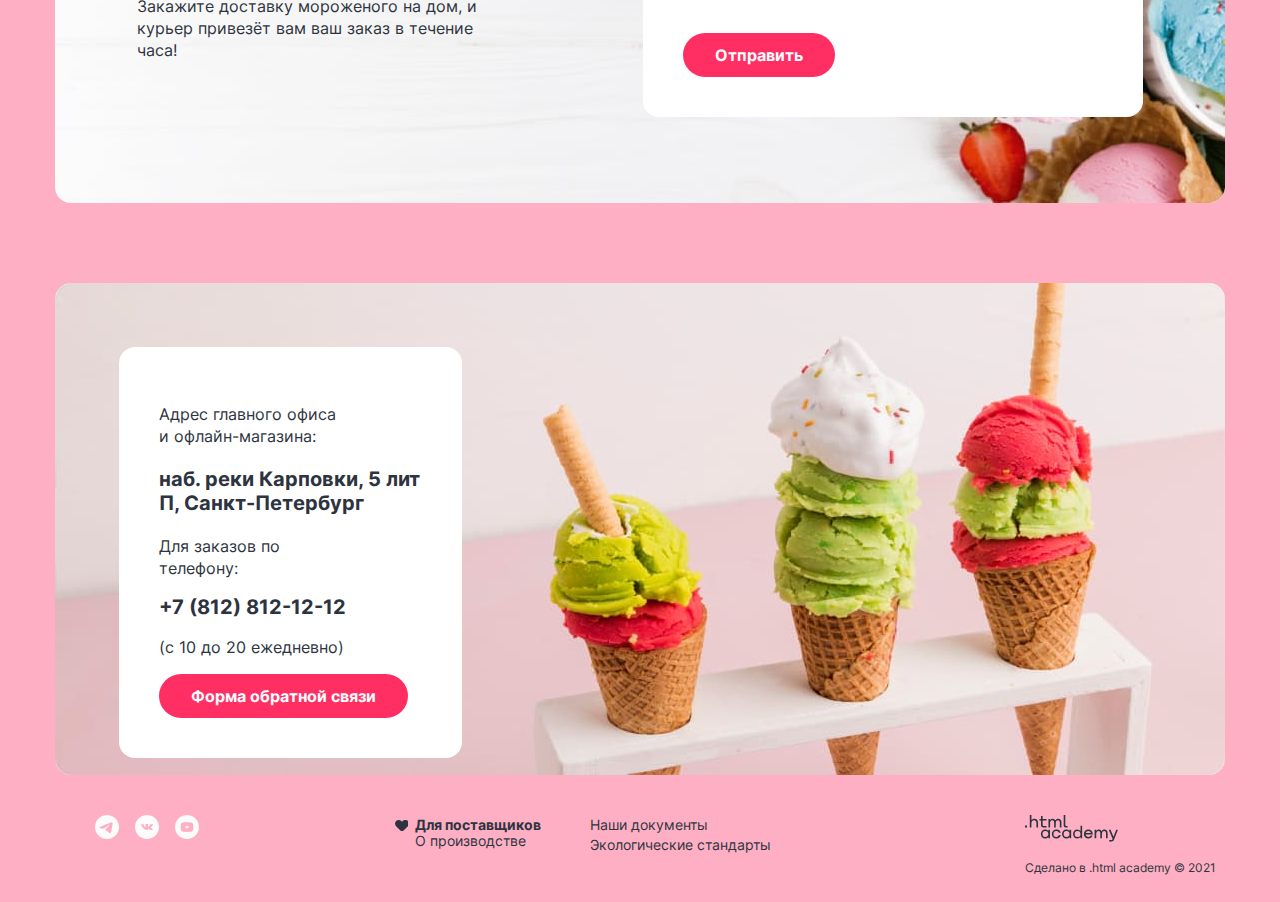
==== commit a84d8fd8: "Добавила пвддинги png" ====
--- a/index.html
+++ b/index.html
@@ -124,7 +124,7 @@
             <li class="product-card">
               <div class="product-card-container">
                 <a class="product-card-link link" href="product.html">
-                  <img class="product-card-image" src="images/raspberry.jpg" alt="Малинка">
+                  <img class="product-card-image" src="images/raspberry.png" alt="Малинка">
                   <h3 class="product-card-title">Малинка</h3>
                   <p class="product-card-description">Сливочное мороженое с малиновым джемом</p>
                 </a>
@@ -141,7 +141,7 @@
             <li class="product-card">
               <div class="product-card-container">
                 <a class="product-card-link link" href="product.html">
-                  <img class="product-card-image" src="images/pistachio.jpg" alt="Фисташка">
+                  <img class="product-card-image" src="images/pistachio.png" alt="Фисташка">
                   <h3 class="product-card-title">Фисташка</h3>
                   <p class="product-card-description">Фисташковый пломбир с кусочками шоколада</p>
                 </a>
@@ -158,7 +158,7 @@
             <li class="product-card">
               <div class="product-card-container">
                 <a class="product-card-link link" href="product.html">
-                  <img class="product-card-image" src="images/blueberry.jpg" alt="Черника">
+                  <img class="product-card-image" src="images/blueberry.png" alt="Черника">
                   <h3 class="product-card-title">Черника</h3>
                   <p class="product-card-description">Крем-брюле
                     с черничным джемом</p>
@@ -176,7 +176,7 @@
             <li class="product-card">
               <div class="product-card-container">
                 <a class="product-card-link link" href="product.html">
-                  <img class="product-card-image" src="images/bubble-gum.jpg" alt="бабл-гам">
+                  <img class="product-card-image" src="images/bubble-gum.png" alt="бабл-гам">
                   <h3 class="product-card-title">Бабл-гам</h3>
                   <p class="product-card-description">Ванильный пломбир
                     со сладкой посыпкой</p>
--- a/styles/styles.css
+++ b/styles/styles.css
@@ -212,7 +212,7 @@
 
 .popularity {
   position: relative;
-  padding: 6px 16px 6px 38px;
+  padding: 8px 24px;
   border-radius: 30px;
   background: rgba(252, 252, 252, 0.3);
   border: none;
@@ -230,14 +230,14 @@
 
 .sorting-hidden {
   position: relative;
-  padding: 6px 16px 6px 38px;
+  padding: 8px 24px;
   border-radius: 30px;
   background: rgba(252, 252, 252, 0.3);
 }
 
 .fillers-button {
   position: relative;
-  padding: 6px 16px 6px 38px;
+  padding: 8px 52px;
   border-radius: 30px;
   background: rgba(252, 252, 252, 0.3);
   align-self: end;
@@ -250,7 +250,7 @@
   list-style-type: none;
   margin: 0;
   position: relative;
-  padding: 6px 16px 6px 38px;
+  padding: 8px 24px;
   border-radius: 30px;
   background: rgba(252, 252, 252, 0.3);
 }
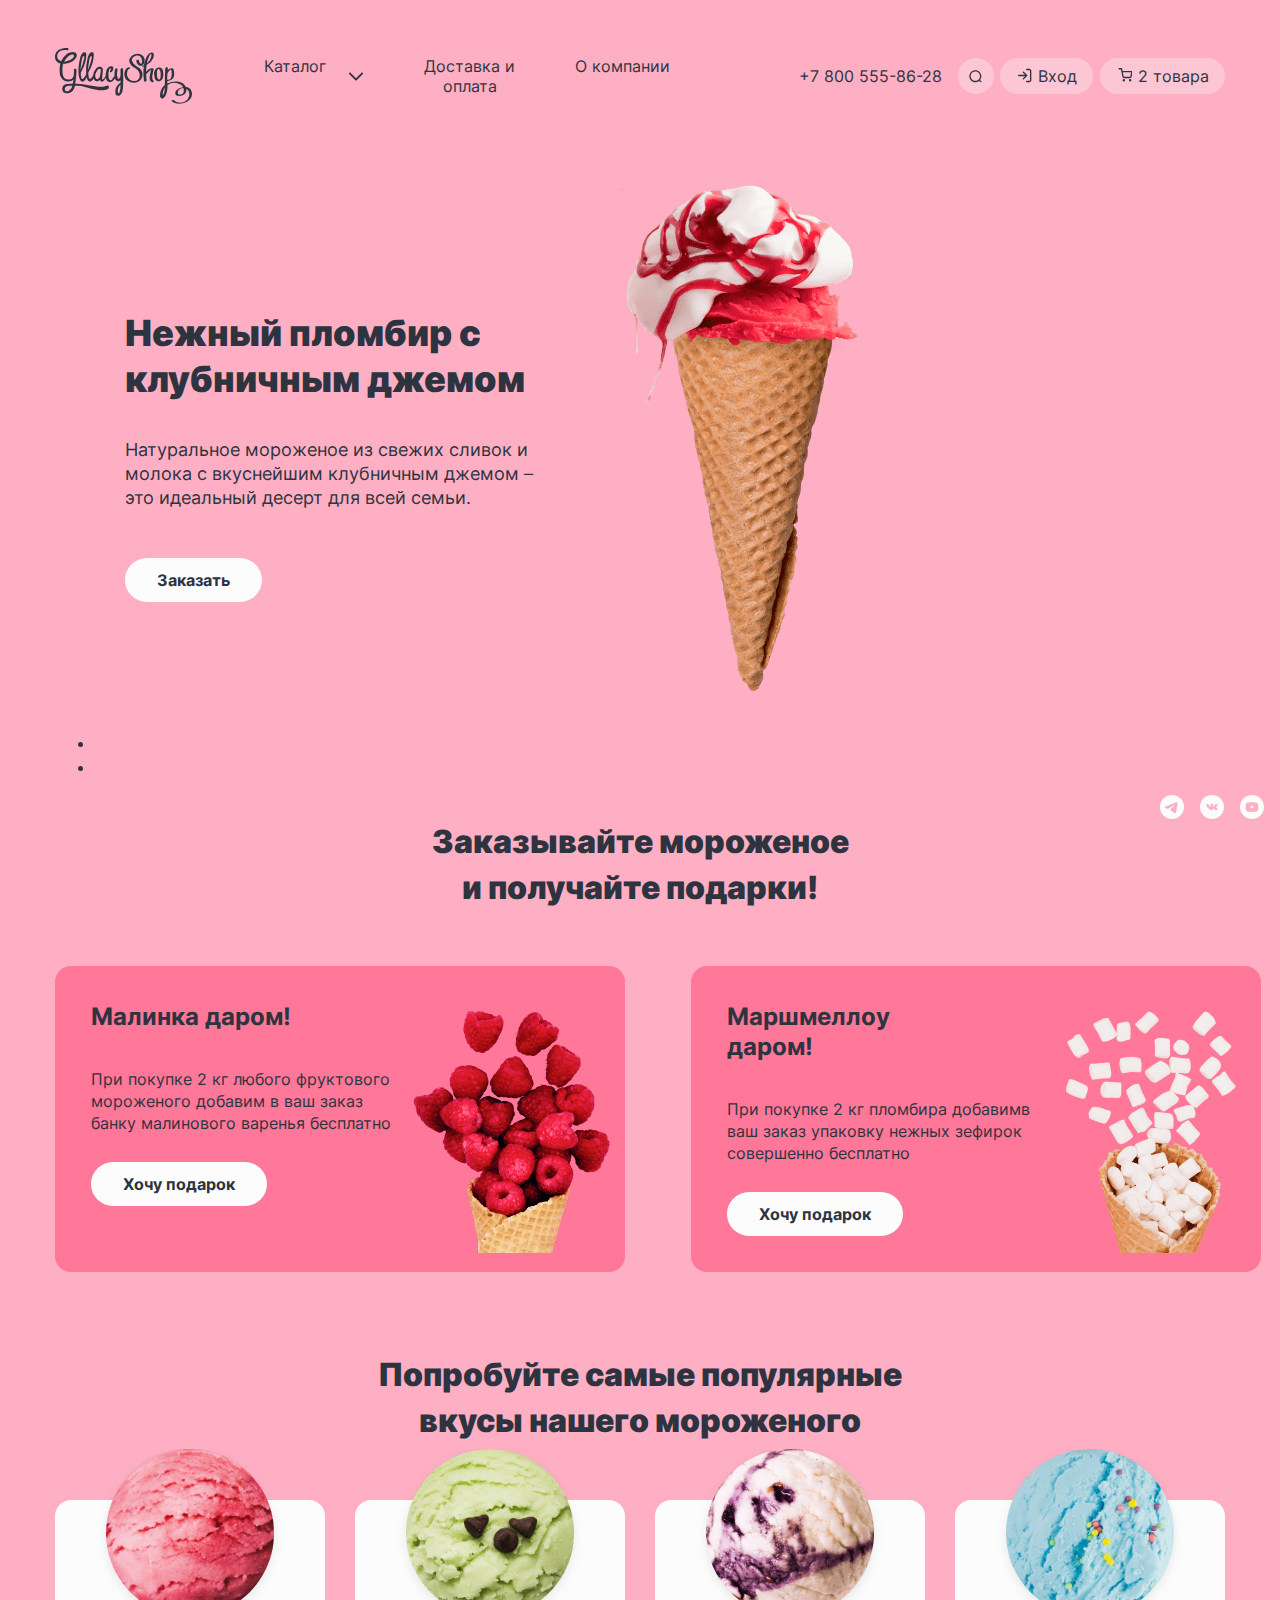
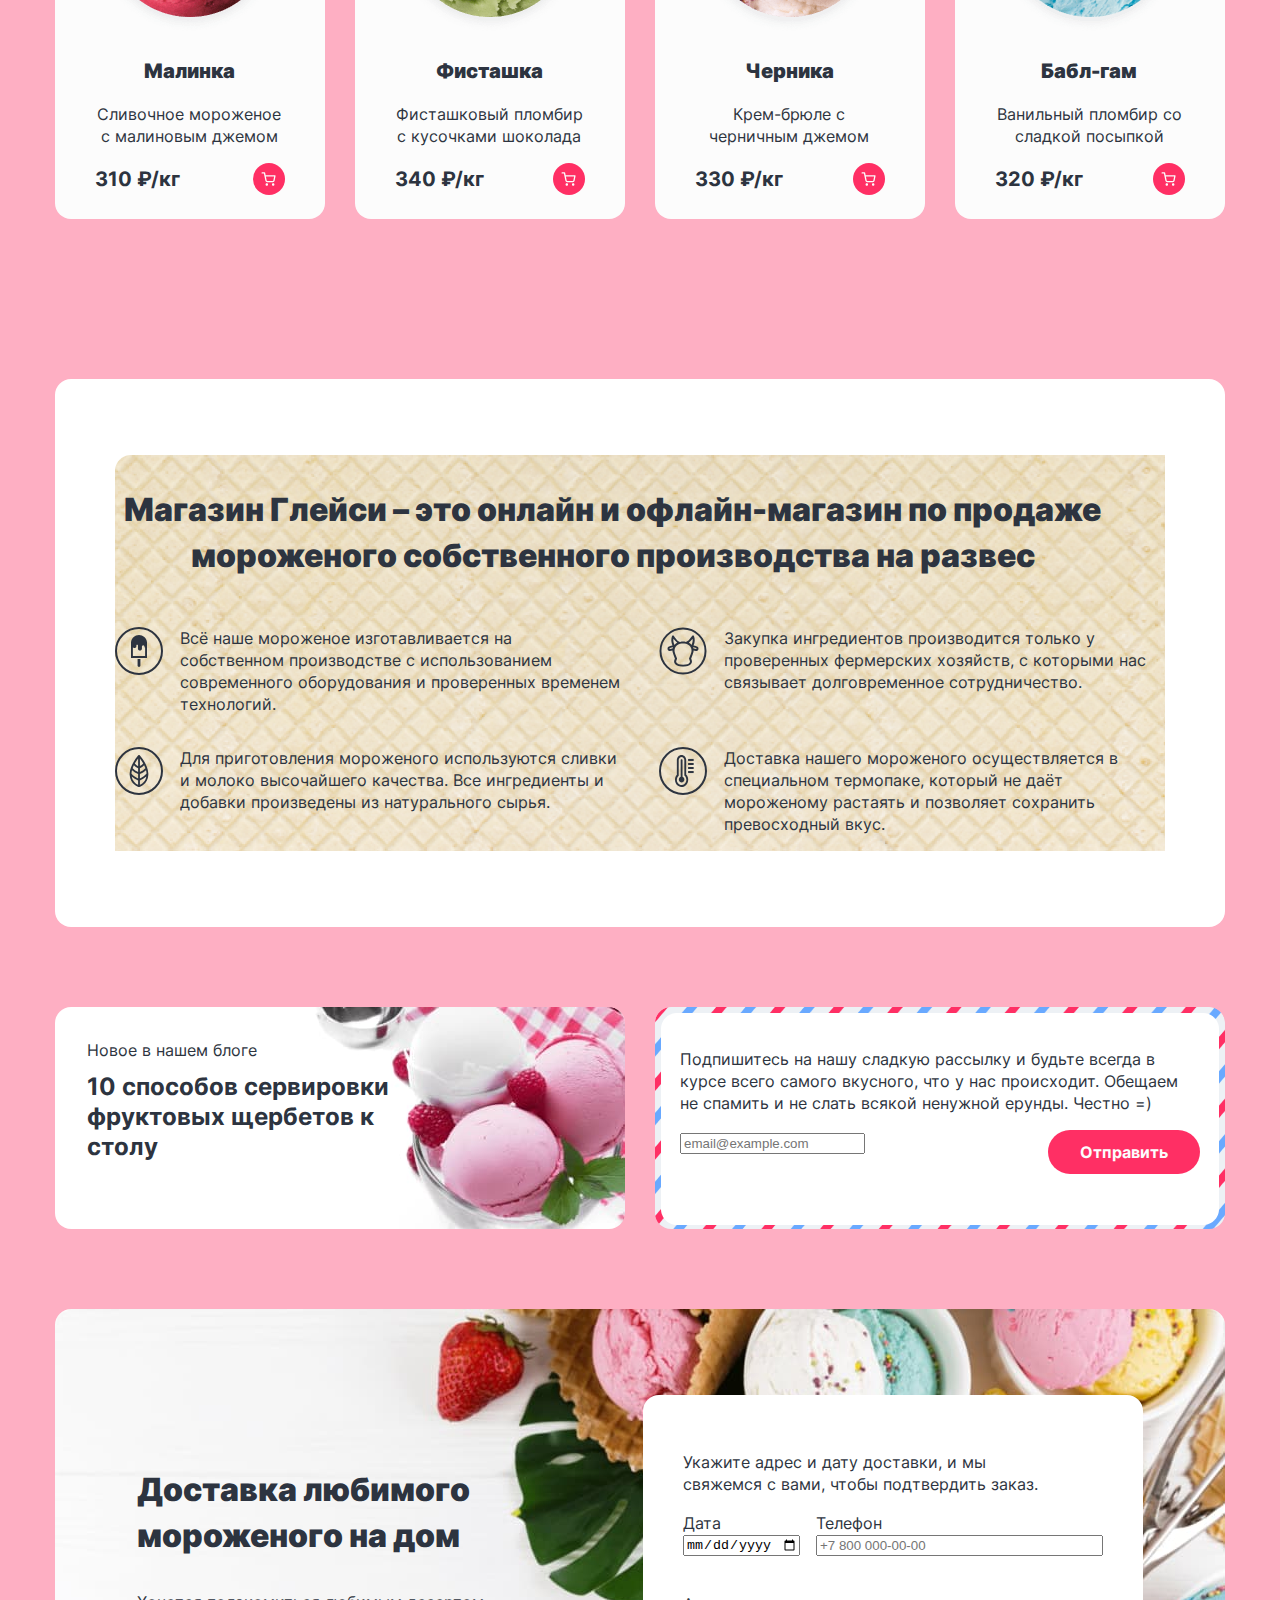
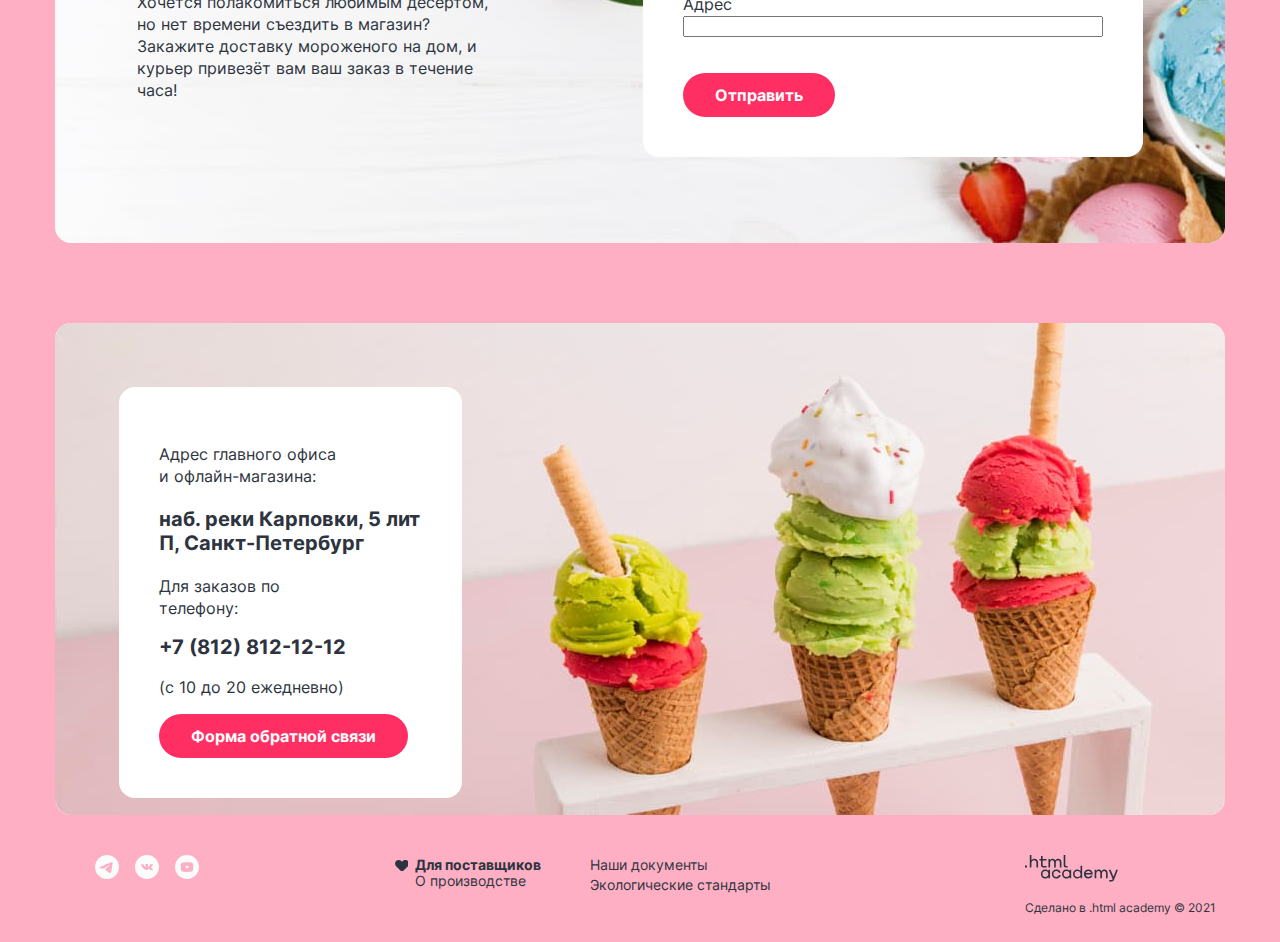
==== commit 0278f4c9: "Добавление тени" ====
--- a/index.html
+++ b/index.html
@@ -194,6 +194,7 @@
           </ul>
         </section>
         <section class="information section">
+          <div class="information-border">
           <h3 class="information-title ">Магазин Глейси – это онлайн и офлайн-магазин по продаже мороженого
             собственного производства на развес</h3>
           <ul class="information-list">
@@ -220,6 +221,7 @@
                 который не даёт мороженому растаять и позволяет сохранить превосходный вкус.</p>
             </li>
           </ul>
+        </div>
         </section>
         <section class="new_blog">
           <section class="new_sorting">
--- a/styles/styles.css
+++ b/styles/styles.css
@@ -179,6 +179,14 @@
 .breadarumbs-line {
   text-decoration: underline;
   color: #2D3440;
+}
+
+.double-arrow{
+  padding-right: 38px;
+    background-image: url(../images/double-arrow.svg);
+    background-repeat: no-repeat;
+    background-size: 7px 6px;
+    background-position: center right 12px;
 }
 
 .sorting {
@@ -243,6 +251,7 @@
   align-self: end;
   padding: 6px 32px;
   color: #2D3440;
+  box-shadow: 0 0 0 2px #FCFCFC;
 }
 
 .fillers-list {
@@ -270,8 +279,10 @@
 }
 
 .new_sorting {
-  background-image: url("../images/new blog.jpg");
-  background-repeat: no-repeat;
+  background-image: url("../images/new-blog.jpg");
+  background-repeat: no-repeat;
+  padding: 33px 0 67px 32px;
+  box-sizing: border-box;
 }
 
 .new_blog section {
@@ -285,11 +296,6 @@
   margin-right: 0;
 }
 
-.new_sorting {
-  padding: 33px 0 67px 32px;
-  box-sizing: border-box;
-}
-
 .new-title {
   max-width: 303px;
   font-family: "Inter", sans-serif;
@@ -309,9 +315,10 @@
 }
 
 .newsletter {
-  background-color: #FFFFFF;
   padding: 25px;
   box-sizing: border-box;
+  background-image: url("../images/sweet-mailing.png");
+  background-repeat: no-repeat;
 }
 
 .newsletter-form {
@@ -432,6 +439,13 @@
 
 .information {
   background-color: #FFFFFF;
+  border-image: url("../images/wafer.png");
+  border: 20px solid transparent;
+}
+.information-border{
+
+  background-image: url(../images/wafer.png);
+
 }
 
 .information-title {
@@ -784,8 +798,45 @@
   align-items: center;
 }
 
-.pages-button {
-  padding-left: 14px;
+
+
+.arrow-right{
+ padding-right: 38px;
+    background-image: url(../images/arrow-right-black.svg);
+     width: 6px;
+     height: 11px;
+     background-repeat: no-repeat;
+  background-size: 6px 10px;
+  background-position: center right 8px;
+}
+
+.list-pages-button{
+  position:relative;
+  width: 24px;
+  height: 24px;
+  padding: 0;
+  text-align: center;
+}
+
+.arrow-left{
+  content: '';
+  position: relative;
+  top: 1px;
+  left: 9px;
+  width: 6px;
+  height: 11px;
+  background-image: url(../images/arrow-right-black.svg);
+  background-repeat: no-repeat;
+  transform: scale(-1, 1);
+  opacity: 50%;
+  background-size: 6px 10px;
+}
+
+.list-pages-button:hover{
+  background-color: #FCFCFC;
+  border-radius: 50%;
+  cursor: pointer;
+
 }
 
 .button-look {
@@ -953,6 +1004,8 @@
   width: 104px;
 }
 
+
+
 .start-social-item {
   width: 8px;
   height: 8px;
@@ -971,6 +1024,11 @@
   background-position: center;
   background-size: 24px 24px;
   justify-content: center;
+}
+
+.start-social-item:hover{
+  opacity: inherit;
+cursor: 0,5;
 }
 
 .about-text-footer {
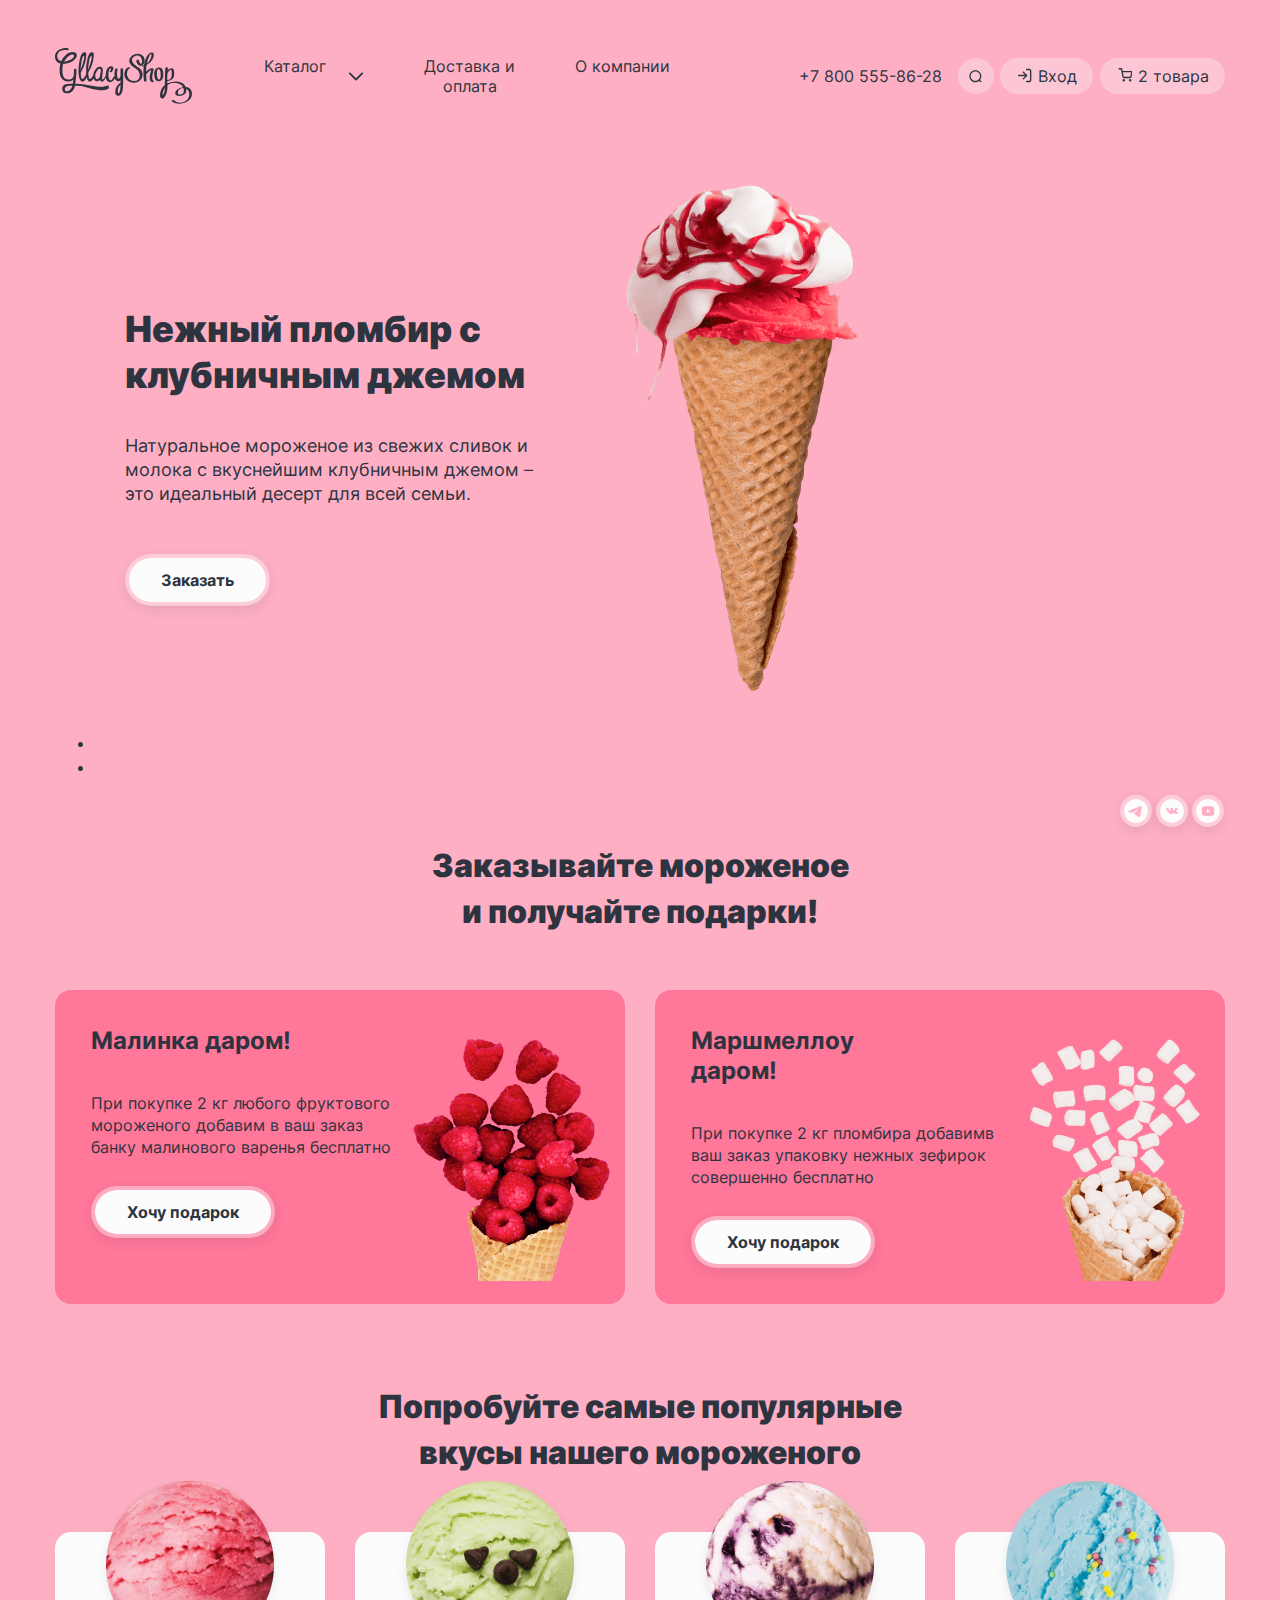
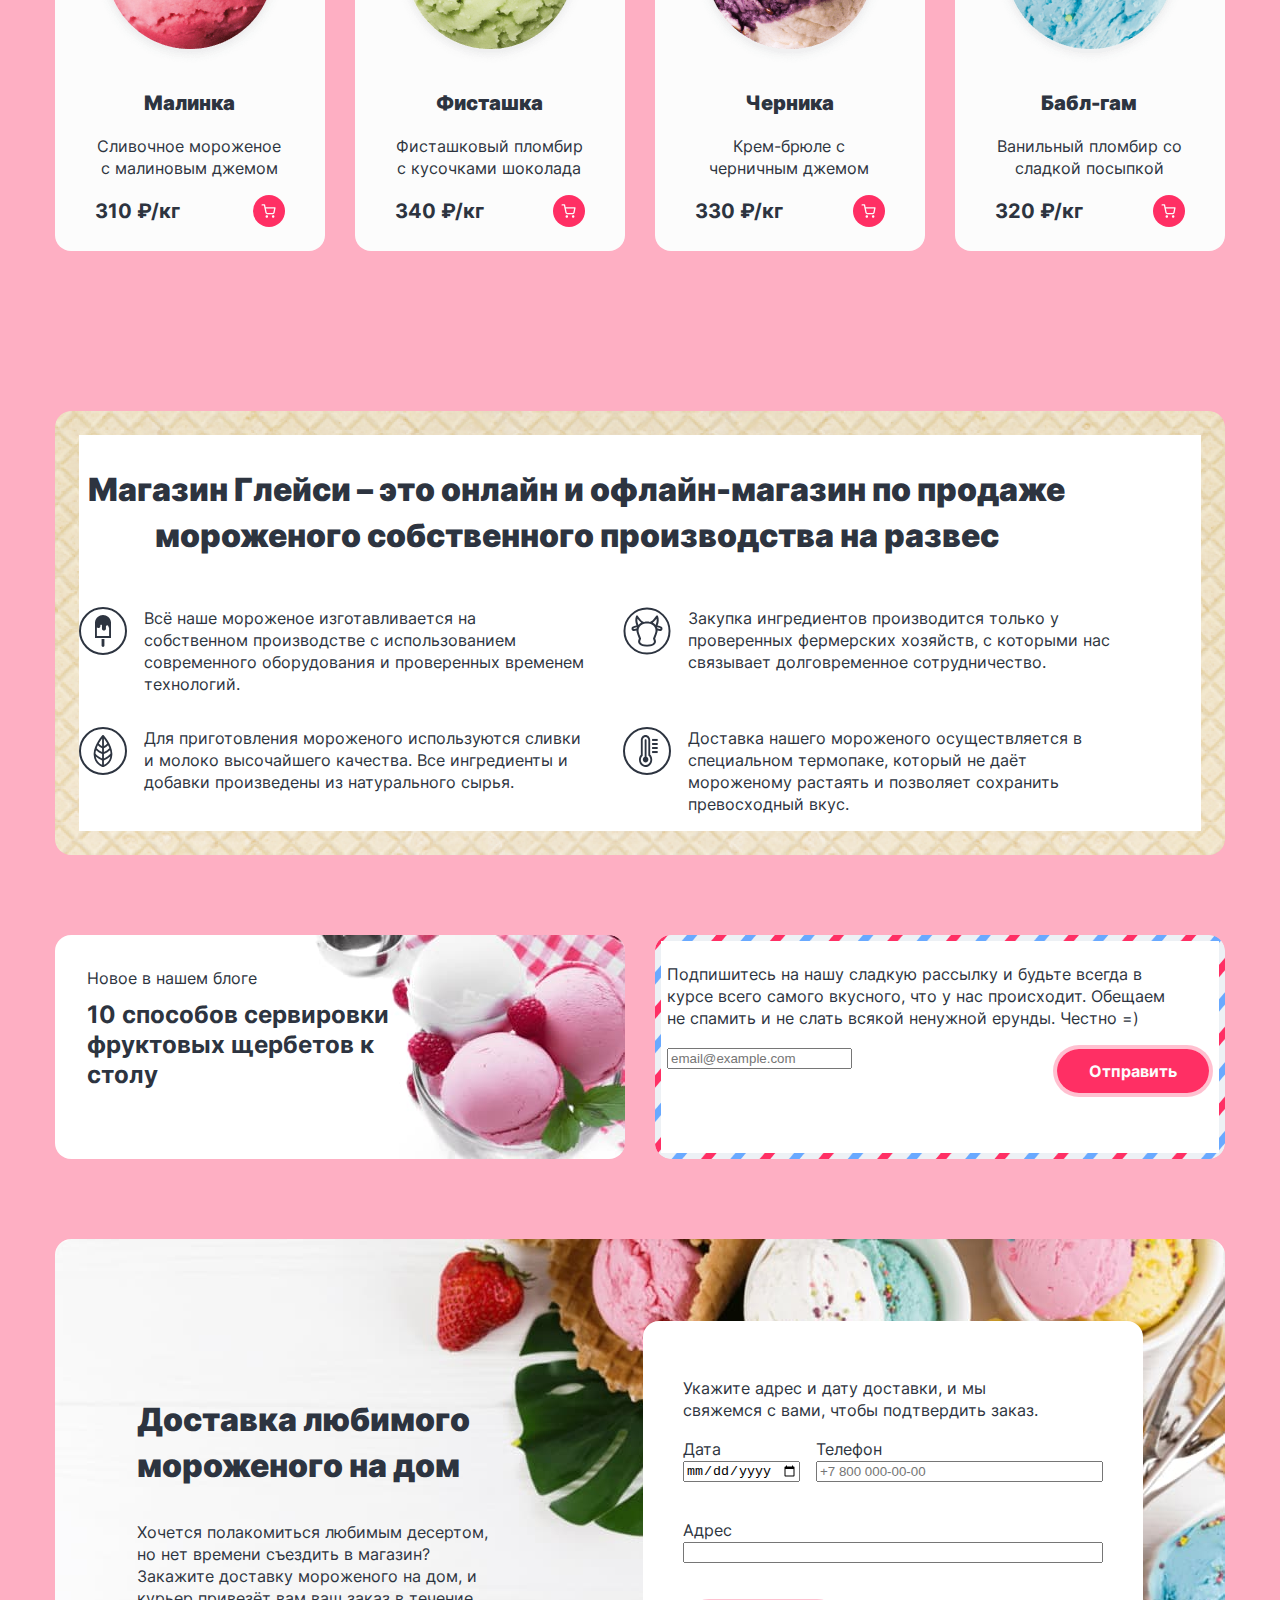
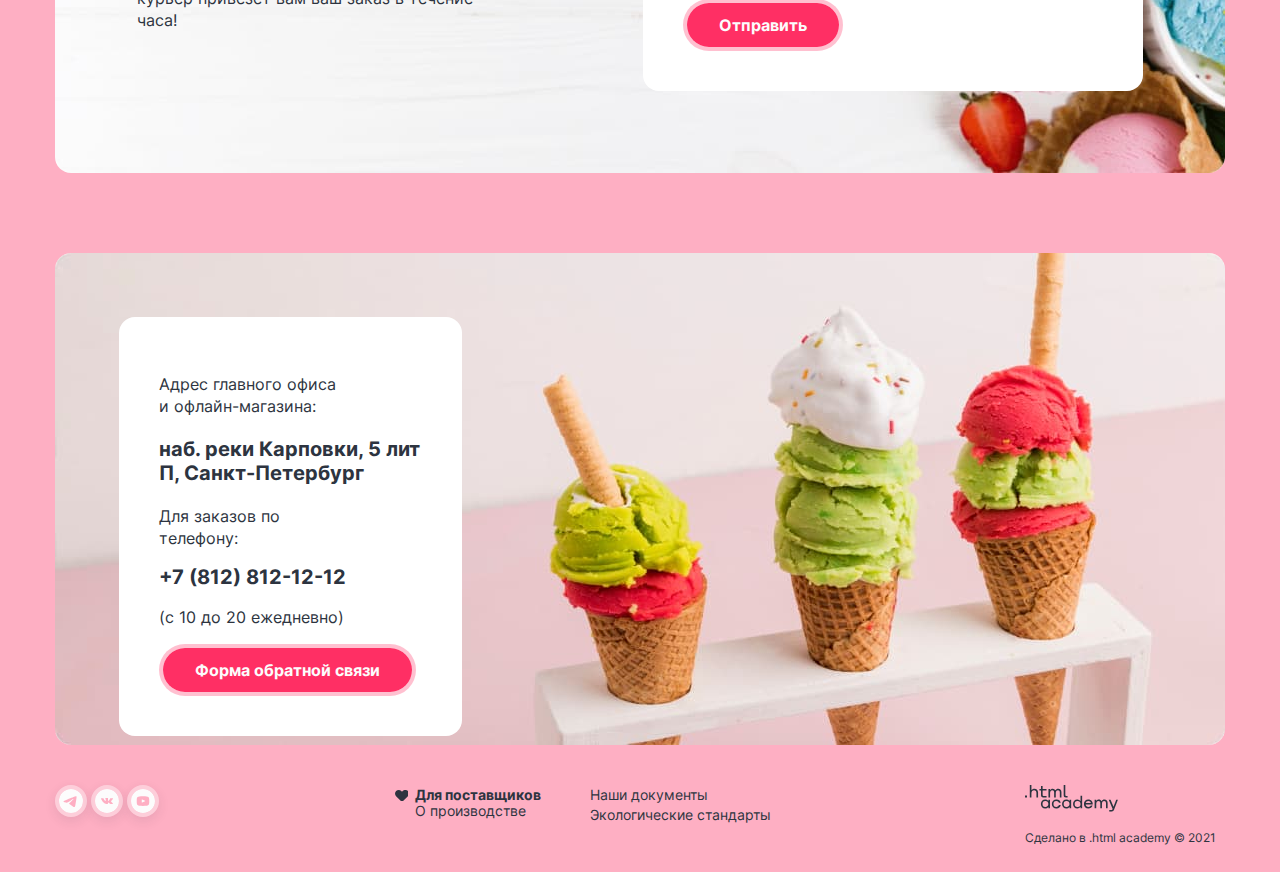
==== commit 330ee4df: "Сделала опасити и подправила рамки" ====
--- a/index.html
+++ b/index.html
@@ -195,33 +195,34 @@
         </section>
         <section class="information section">
           <div class="information-border">
-          <h3 class="information-title ">Магазин Глейси – это онлайн и офлайн-магазин по продаже мороженого
-            собственного производства на развес</h3>
-          <ul class="information-list">
-            <li class="information-item">
-
-              <p class="information-description logo-ice">Всё наше мороженое изготавливается на собственном производстве
-                с
-                использованием современного оборудования и проверенных временем технологий.</p>
-            </li>
-            <li class="information-item">
-              <p class="information-description logo-cow">Закупка ингредиентов производится только
-                у проверенных фермерских хозяйств, с которыми
-                нас связывает долговременное сотрудничество.</p>
-            </li>
-            <li class="information-item">
-              <p class="information-description logo-leaf">Для приготовления мороженого используются сливки и молоко
-                высочайшего
-                качества. Все ингредиенты
-                и добавки произведены из натурального сырья.</p>
-            </li>
-            <li class="information-item">
-              <p class="information-description logo-thermometer">Доставка нашего мороженого осуществляется в
-                специальном термопаке,
-                который не даёт мороженому растаять и позволяет сохранить превосходный вкус.</p>
-            </li>
-          </ul>
-        </div>
+            <h3 class="information-title ">Магазин Глейси – это онлайн и офлайн-магазин по продаже мороженого
+              собственного производства на развес</h3>
+            <ul class="information-list">
+              <li class="information-item">
+
+                <p class="information-description logo-ice">Всё наше мороженое изготавливается на собственном
+                  производстве
+                  с
+                  использованием современного оборудования и проверенных временем технологий.</p>
+              </li>
+              <li class="information-item">
+                <p class="information-description logo-cow">Закупка ингредиентов производится только
+                  у проверенных фермерских хозяйств, с которыми
+                  нас связывает долговременное сотрудничество.</p>
+              </li>
+              <li class="information-item">
+                <p class="information-description logo-leaf">Для приготовления мороженого используются сливки и молоко
+                  высочайшего
+                  качества. Все ингредиенты
+                  и добавки произведены из натурального сырья.</p>
+              </li>
+              <li class="information-item">
+                <p class="information-description logo-thermometer">Доставка нашего мороженого осуществляется в
+                  специальном термопаке,
+                  который не даёт мороженому растаять и позволяет сохранить превосходный вкус.</p>
+              </li>
+            </ul>
+          </div>
         </section>
         <section class="new_blog">
           <section class="new_sorting">
@@ -230,17 +231,20 @@
               к столу</h3>
           </section>
           <section class="newsletter">
-            <p class="page-footer-title">Подпишитесь на нашу сладкую рассылку и будьте всегда
-              в курсе всего самого вкусного, что у нас происходит. Обещаем не спамить и не слать всякой ненужной ерунды.
-              Честно =)</p>
-            <form class="newsletter-form" action="https://echo.htmlacademy.ru/" method="post">
-              <label for="newsletter-email">
-                <input class="field" placeholder="email@example.com" type="email" name="newsletter-email"
-                  id="newsletter-email" required>
-              </label>
-              <button class="button-red button" type="submit">Отправить</button>
-            </form>
-            </ul>
+            <div class="newsletter-border">
+              <p class="page-footer-title">Подпишитесь на нашу сладкую рассылку и будьте всегда
+                в курсе всего самого вкусного, что у нас происходит. Обещаем не спамить и не слать всякой ненужной
+                ерунды.
+                Честно =)</p>
+              <form class="newsletter-form" action="https://echo.htmlacademy.ru/" method="post">
+                <label for="newsletter-email">
+                  <input class="field" placeholder="email@example.com" type="email" name="newsletter-email"
+                    id="newsletter-email" required>
+                </label>
+                <button class="button-red button" type="submit">Отправить</button>
+              </form>
+
+            </div>
           </section>
         </section>
         <section class="delivery">
--- a/styles/styles.css
+++ b/styles/styles.css
@@ -181,12 +181,12 @@
   color: #2D3440;
 }
 
-.double-arrow{
+.double-arrow {
   padding-right: 38px;
-    background-image: url(../images/double-arrow.svg);
-    background-repeat: no-repeat;
-    background-size: 7px 6px;
-    background-position: center right 12px;
+  background-image: url(../images/double-arrow.svg);
+  background-repeat: no-repeat;
+  background-size: 7px 6px;
+  background-position: center right 12px;
 }
 
 .sorting {
@@ -251,7 +251,8 @@
   align-self: end;
   padding: 6px 32px;
   color: #2D3440;
-  box-shadow: 0 0 0 2px #FCFCFC;
+  background-clip: padding-box;
+  border: 4px solid rgba(252, 252, 252, 1);
 }
 
 .fillers-list {
@@ -315,10 +316,16 @@
 }
 
 .newsletter {
-  padding: 25px;
+  padding: 6px;
   box-sizing: border-box;
-  background-image: url("../images/sweet-mailing.png");
-  background-repeat: no-repeat;
+  background: url("../images/sweet-mailings.png");
+  border-radius: 16px;
+}
+
+.newsletter-border {
+  background-color: #FFFFFF;
+  padding: 6px;
+  height: 200px;
 }
 
 .newsletter-form {
@@ -438,13 +445,16 @@
 }
 
 .information {
+  background: url(../images/wafer.png);
+  display: flex;
+  flex-direction: column;
+  padding: 24px;
+  border-radius: 16px;
+}
+
+.information-border {
+
   background-color: #FFFFFF;
-  border-image: url("../images/wafer.png");
-  border: 20px solid transparent;
-}
-.information-border{
-
-  background-image: url(../images/wafer.png);
 
 }
 
@@ -602,7 +612,7 @@
 
 .present-item {
   width: 570px;
-  margin-left: 36px;
+
   box-sizing: border-box;
   background-color: #FF7799;
   margin-right: 30px;
@@ -722,7 +732,11 @@
   ;
 }
 
-.product-card-basket {
+.product-card-bask:hover {
+  opacity: 0.5;
+}
+
+] .product-card-basket {
   text-decoration: none;
   color: #FCFCFC;
   display: flex;
@@ -740,12 +754,7 @@
   transform: translate(-50%, -50%);
 }
 
-.information {
-  display: flex;
-  flex-direction: column;
-  padding: 56px 40px;
-  border-radius: 16px;
-}
+
 
 .information-list {
   display: flex;
@@ -771,16 +780,22 @@
 .button-white {
   background-color: #FCFCFC;
   color: #2D3440;
+
+  background-clip: padding-box;
+  border: 4px solid rgba(252, 252, 252, 0.4);
+  box-shadow: 0px 4px 12px 0px rgba(45, 52, 64, 0.1);
 }
 
 .button-red {
   background-color: #FF2F64;
   color: #FCFCFC;
+  border: 4px solid rgba(255, 47, 100, 0.3);
+  background-clip: padding-box;
 }
 
 .button {
   padding: 12px 32px;
-  border: none;
+
   text-decoration: none;
   cursor: pointer;
   display: inline-block;
@@ -792,6 +807,10 @@
   border-radius: 30px;
 }
 
+.button:hover {
+  opacity: 0.5;
+}
+
 .show {
   display: flex;
   justify-content: flex-end;
@@ -800,25 +819,25 @@
 
 
 
-.arrow-right{
- padding-right: 38px;
-    background-image: url(../images/arrow-right-black.svg);
-     width: 6px;
-     height: 11px;
-     background-repeat: no-repeat;
+.arrow-right {
+  padding-right: 38px;
+  background-image: url(../images/arrow-right-black.svg);
+  width: 6px;
+  height: 11px;
+  background-repeat: no-repeat;
   background-size: 6px 10px;
   background-position: center right 8px;
 }
 
-.list-pages-button{
-  position:relative;
+.list-pages-button {
+  position: relative;
   width: 24px;
   height: 24px;
   padding: 0;
   text-align: center;
 }
 
-.arrow-left{
+.arrow-left {
   content: '';
   position: relative;
   top: 1px;
@@ -832,7 +851,7 @@
   background-size: 6px 10px;
 }
 
-.list-pages-button:hover{
+.list-pages-button:hover {
   background-color: #FCFCFC;
   border-radius: 50%;
   cursor: pointer;
@@ -941,10 +960,13 @@
 }
 
 .footer-social-item {
-  width: 8px;
-  height: 8px;
-  margin-right: 16px;
+  width: 24px;
+  height: 24px;
   margin-bottom: 16px;
+  background-clip: padding-box;
+  border: 4px solid rgba(252, 252, 252, 0.4);
+  box-shadow: 0px 4px 12px 0px rgba(45, 52, 64, 0.1);
+  border-radius: 50%;
 }
 
 .footer-social-link {
@@ -955,9 +977,12 @@
   width: 104px;
   height: 24px;
   background-repeat: no-repeat;
-  background-position: center;
   background-size: 24px 24px;
   justify-content: center;
+}
+
+.footer-social-link:hover {
+  opacity: 0.5;
 }
 
 .footer-htmlacademy {
@@ -1007,10 +1032,18 @@
 
 
 .start-social-item {
-  width: 8px;
-  height: 8px;
-  margin-right: 16px;
+  width: 24px;
+  height: 24px;
+
   margin-bottom: 16px;
+  background-clip: padding-box;
+  border: 4px solid rgba(252, 252, 252, 0.4);
+  box-shadow: 0px 4px 12px 0px rgba(45, 52, 64, 0.1);
+  border-radius: 50%;
+}
+
+.start-social-item:last-child {
+  margin-right: 0;
 }
 
 .start-social-link {
@@ -1018,7 +1051,7 @@
   flex-direction: column;
   align-items: center;
   margin: 0 auto;
-  width: 104px;
+  width: 24px;
   height: 24px;
   background-repeat: no-repeat;
   background-position: center;
@@ -1026,9 +1059,8 @@
   justify-content: center;
 }
 
-.start-social-item:hover{
-  opacity: inherit;
-cursor: 0,5;
+.start-social-item:hover {
+  opacity: 0.5;
 }
 
 .about-text-footer {
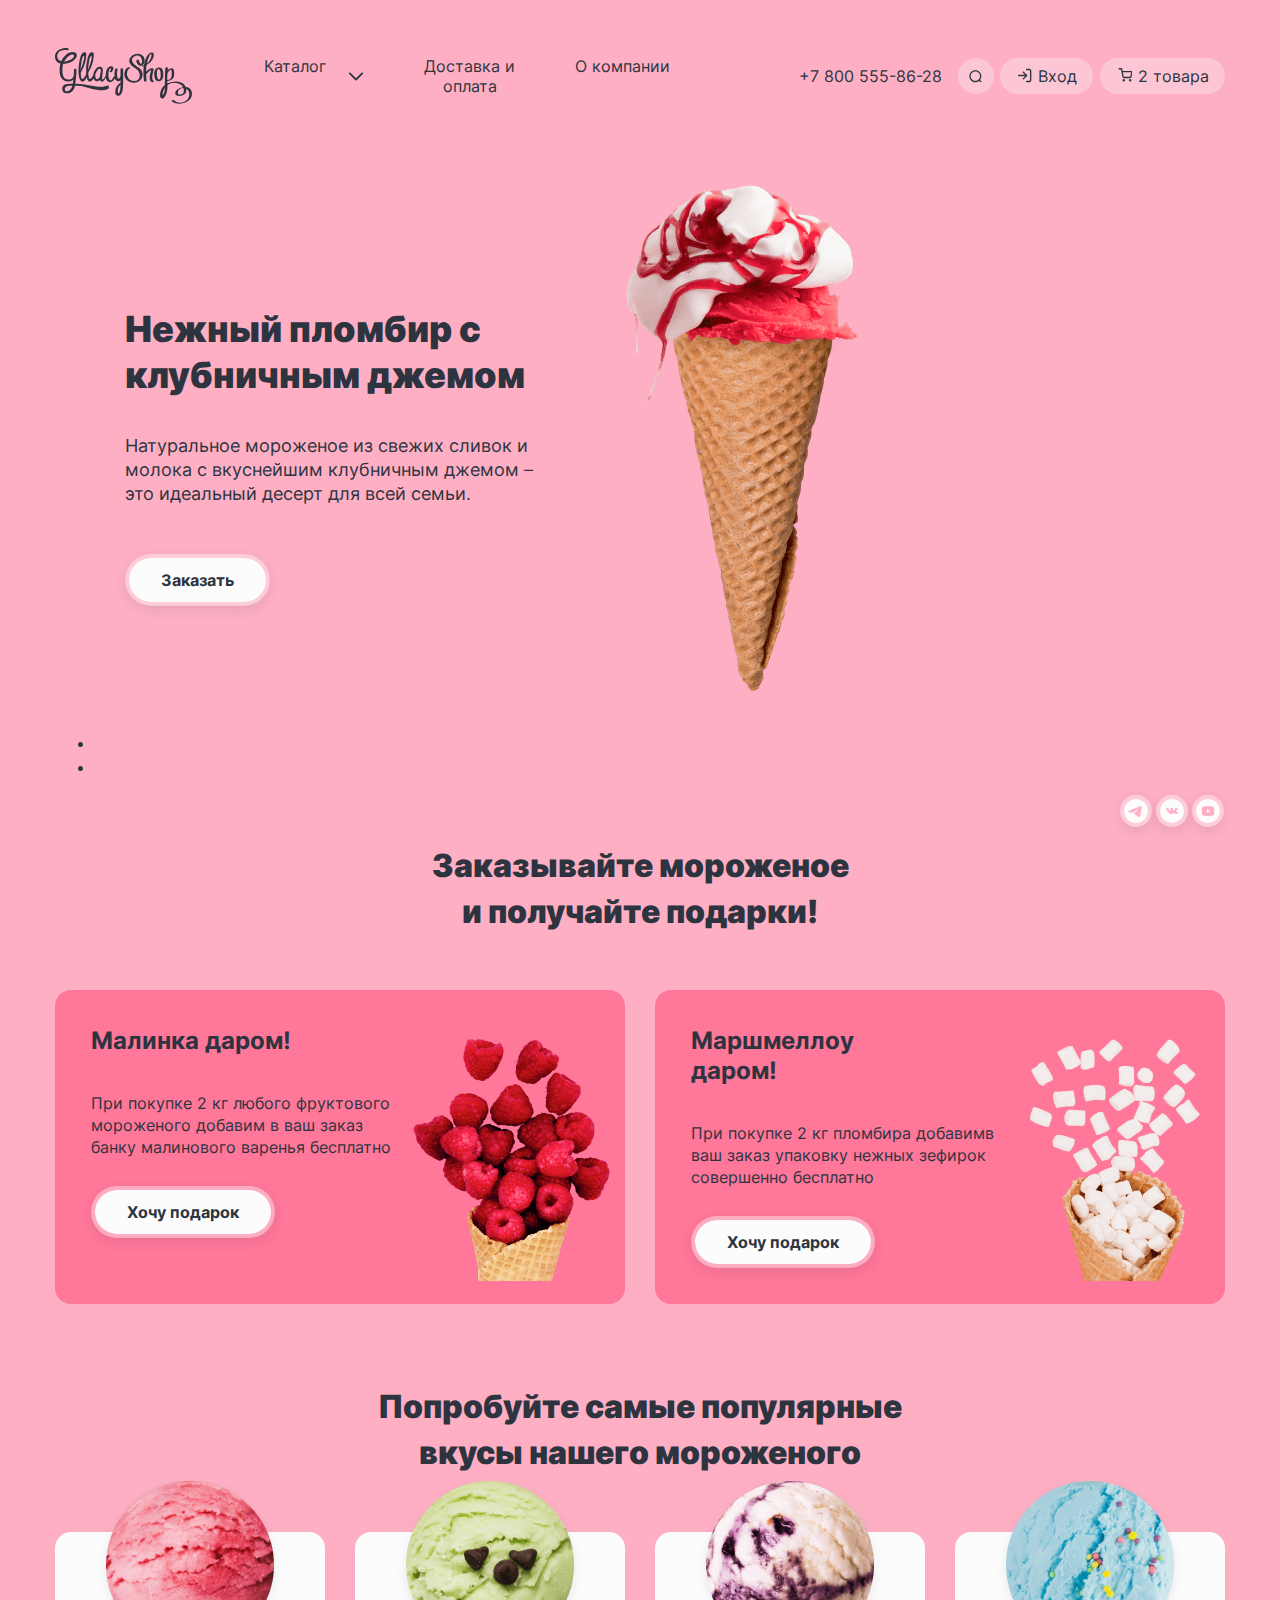
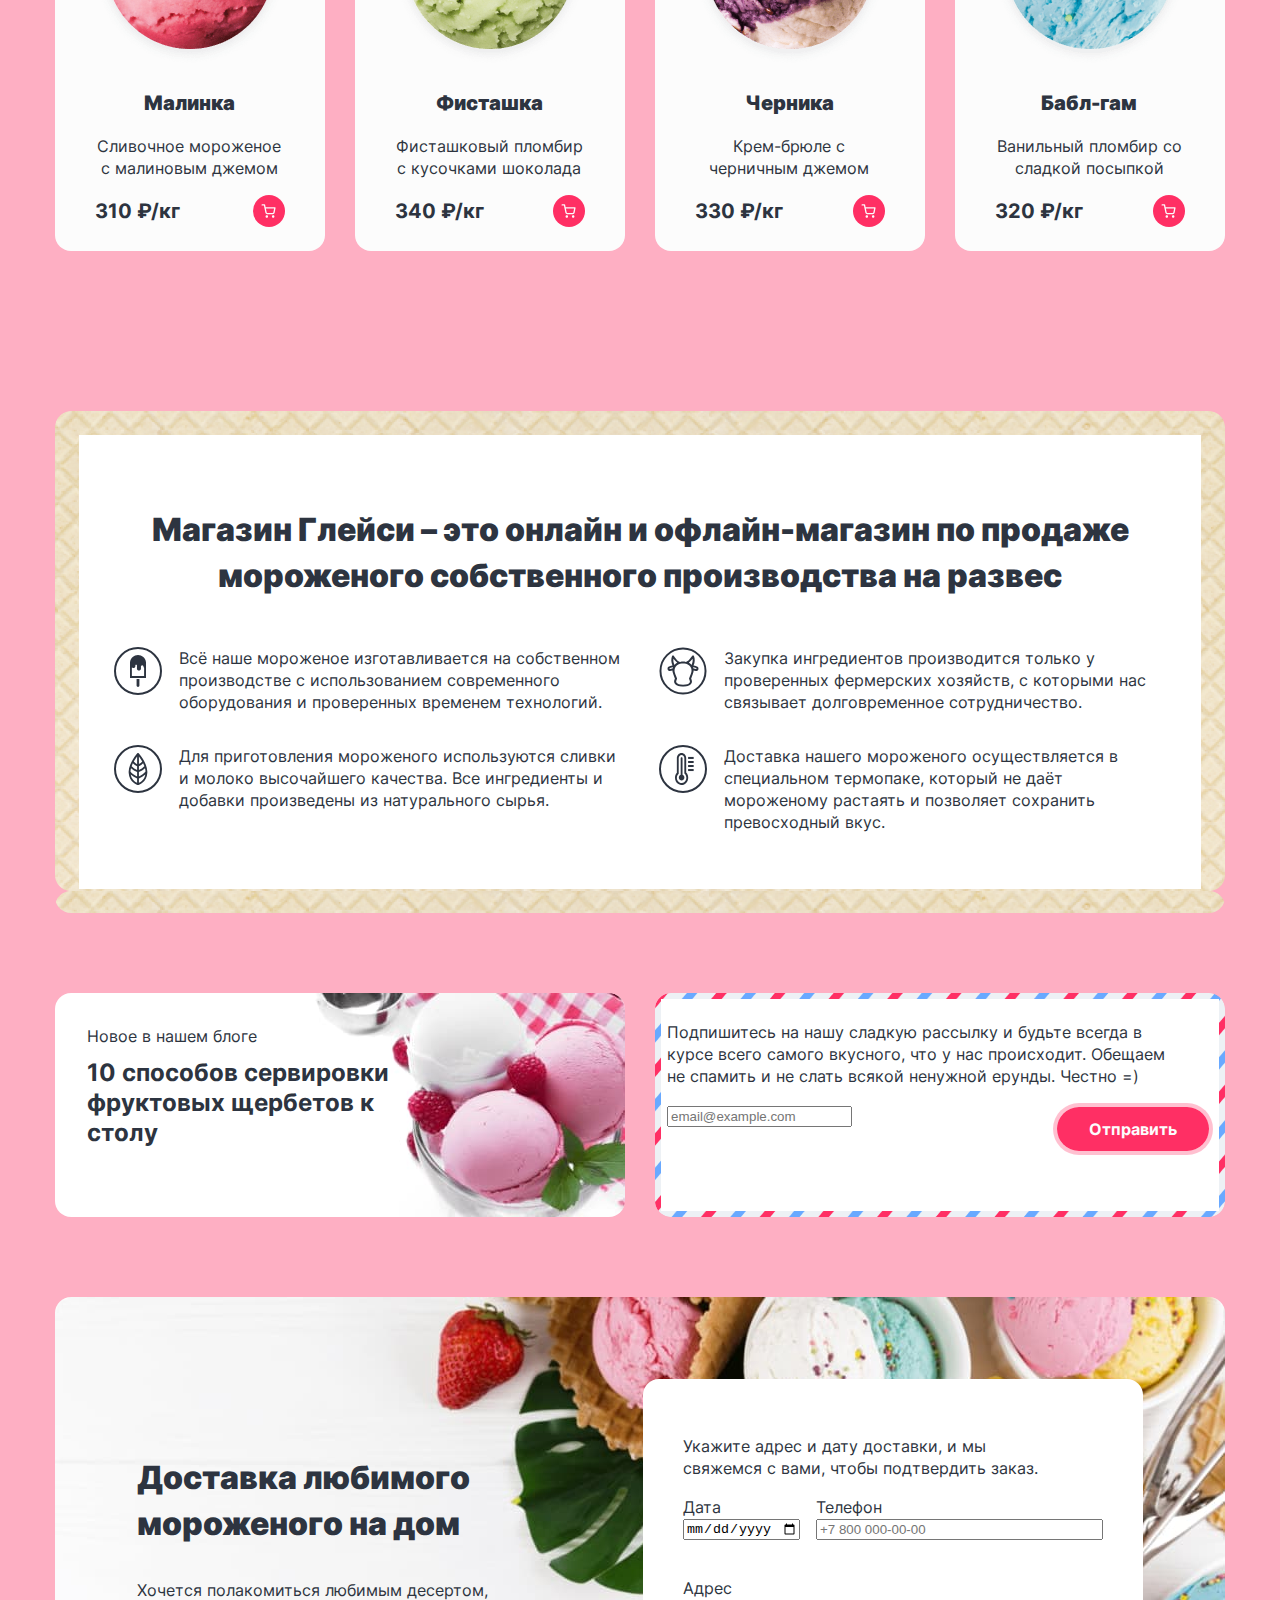
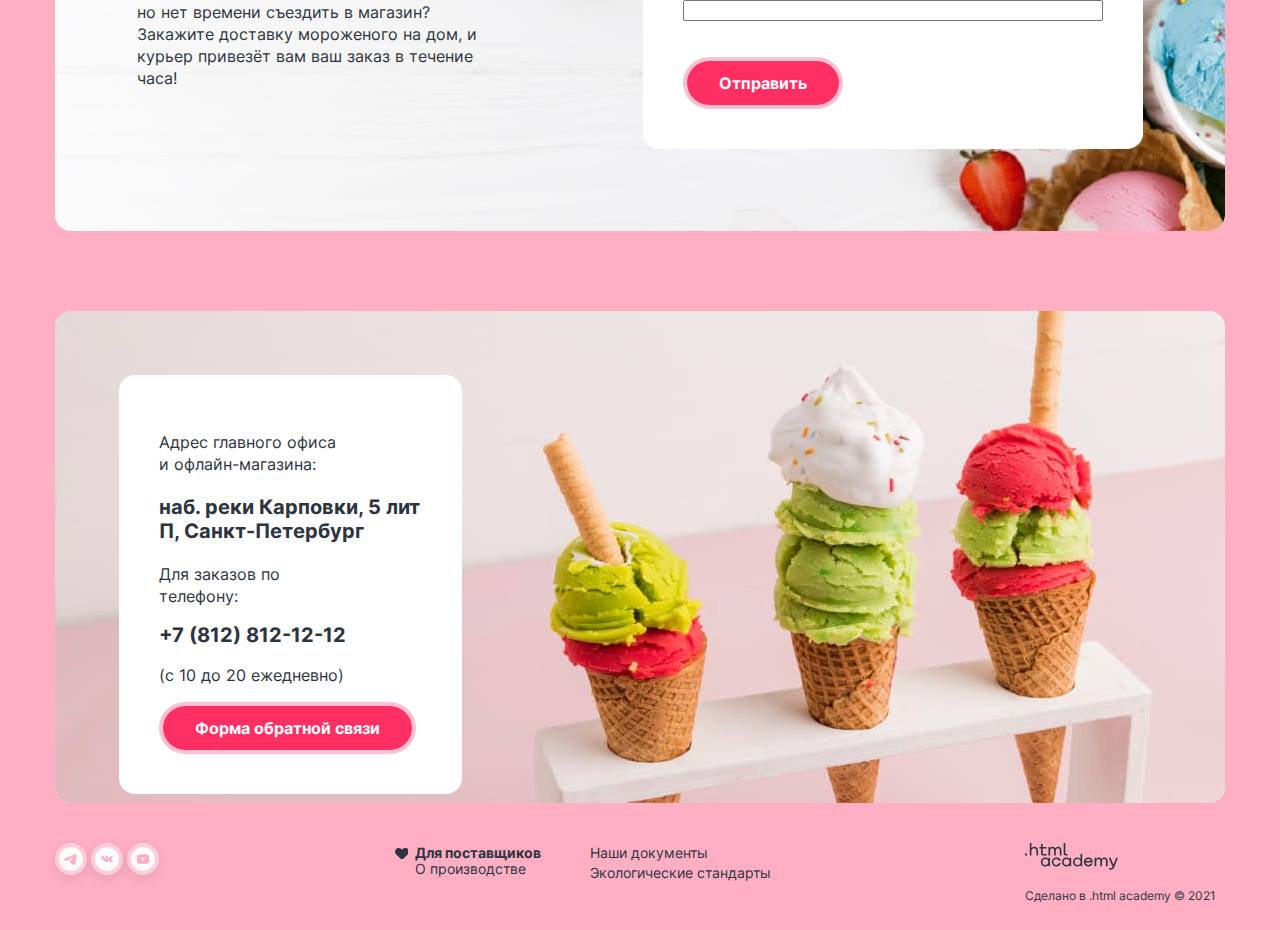
==== commit 347f8c12: "Сделала разметку слайда" ====
--- a/index.html
+++ b/index.html
@@ -64,6 +64,42 @@
               </div>
               <div class="advantages-images">
                 <img src="images/ice-cream.png" alt="мороженое">
+
+                <!--
+
+<section class="gallery">
+        <h2 class="gallery-title">Выбор мороженого</h2>
+
+        <img class="images/ice-cream.png" src="#" alt="Примеры мороженого.">
+        <button class="slider-button slider-next" type="button">
+          <span class="visually-hidden">Предыдущее фото</span>
+        </button>
+        <button class="slider-button slider-prev" type="button">
+          <span class="visually-hidden">Следующее фото</span>
+        </button>
+
+        <ol class="slider-pagination">
+          <li class="slider-pagination-item">
+            <button class="slider-pagination-button" type="button">
+              <span class="visually-hidden">Клубничное мороженое</span>
+            </button>
+          </li>
+          <li class="slider-pagination-item">
+            <button class="slider-pagination-button" type="button">
+              <span class="visually-hidden">Сливочное мороженое</span>
+            </button>
+          </li>
+          <li class="slider-pagination-item">
+            <button class="slider-pagination-button" type="button">
+              <span class="visually-hidden">Карамельное мороженое</span>
+            </button>
+          </li>
+          </li>
+        </ol>
+      </section>
+
+                -->
+
               </div>
             </li>
           </ul>
--- a/styles/styles.css
+++ b/styles/styles.css
@@ -161,11 +161,25 @@
 }
 
 .breadarumbs-item {
-  margin-right: 10px;
+
+  position: relative;
+    padding-right: 28px;
+}
+
+.breadarumbs-item :hover{
+  opacity: 0.5;
+  cursor: pointer;
 }
 
 .breadarumbs-item:last-child {
   margin-right: 0;
+  text-decoration: underline;
+  color: #2D3440;
+
+}
+
+.breadarumbs-item:last-child::after {
+  background-image: none;
 }
 
 .breadarumbs-link {
@@ -176,18 +190,17 @@
   max-width: 164px;
 }
 
-.breadarumbs-line {
-  text-decoration: underline;
-  color: #2D3440;
-}
-
-.double-arrow {
-  padding-right: 38px;
-  background-image: url(../images/double-arrow.svg);
-  background-repeat: no-repeat;
-  background-size: 7px 6px;
-  background-position: center right 12px;
-}
+.breadarumbs-item:after{
+  content: '';
+  position: absolute;
+  background-repeat: no-repeat;
+  width: 12px;
+  height: 12px;
+background-image: url(../images/double-arrow.svg);
+top: 10px;
+    left: 67px;
+}
+
 
 .sorting {
   margin-bottom: 95px;
@@ -453,9 +466,11 @@
 }
 
 .information-border {
-
-  background-color: #FFFFFF;
-
+  padding: 40px 35px;
+    background-color: #FFFFFF;
+    display: flex;
+    flex-direction: column;
+    align-items: center;
 }
 
 .information-title {
@@ -734,6 +749,7 @@
 
 .product-card-bask:hover {
   opacity: 0.5;
+  cursor: pointer;
 }
 
 ] .product-card-basket {
@@ -765,7 +781,7 @@
 }
 
 .information-item {
-  width: 505px;
+  width: 506px;
   margin-right: 39px;
 }
 
@@ -817,16 +833,23 @@
   align-items: center;
 }
 
-
+.show-button {
+  display: flex;
+  justify-content: space-between;
+  width: 168px;
+  align-content: flex-end;
+  list-style: none;
+  margin-right: 28px;
+}
 
 .arrow-right {
-  padding-right: 38px;
+
   background-image: url(../images/arrow-right-black.svg);
   width: 6px;
   height: 11px;
   background-repeat: no-repeat;
   background-size: 6px 10px;
-  background-position: center right 8px;
+
 }
 
 .list-pages-button {
@@ -862,13 +885,7 @@
   margin-right: 335px;
 }
 
-.show-button {
-  display: flex;
-  justify-content: space-between;
-  width: 168px;
-  align-content: flex-end;
-  list-style: none;
-}
+
 
 .visually-hidden {
   position: absolute;
@@ -940,6 +957,11 @@
   font-size: 14px;
   line-height: 20px;
   max-width: 150px;
+}
+
+.footer-documentation:hover{
+  opacity: 0.5;
+  cursor: pointer;
 }
 
 .footer-social {
@@ -1070,6 +1092,10 @@
   line-height: 16px;
   max-width: 193px;
 }
+.about-text-footer:hover{
+  opacity: 0.5;
+  cursor: pointer;
+}
 
 .appointment-phone {
   margin-right: 16px;
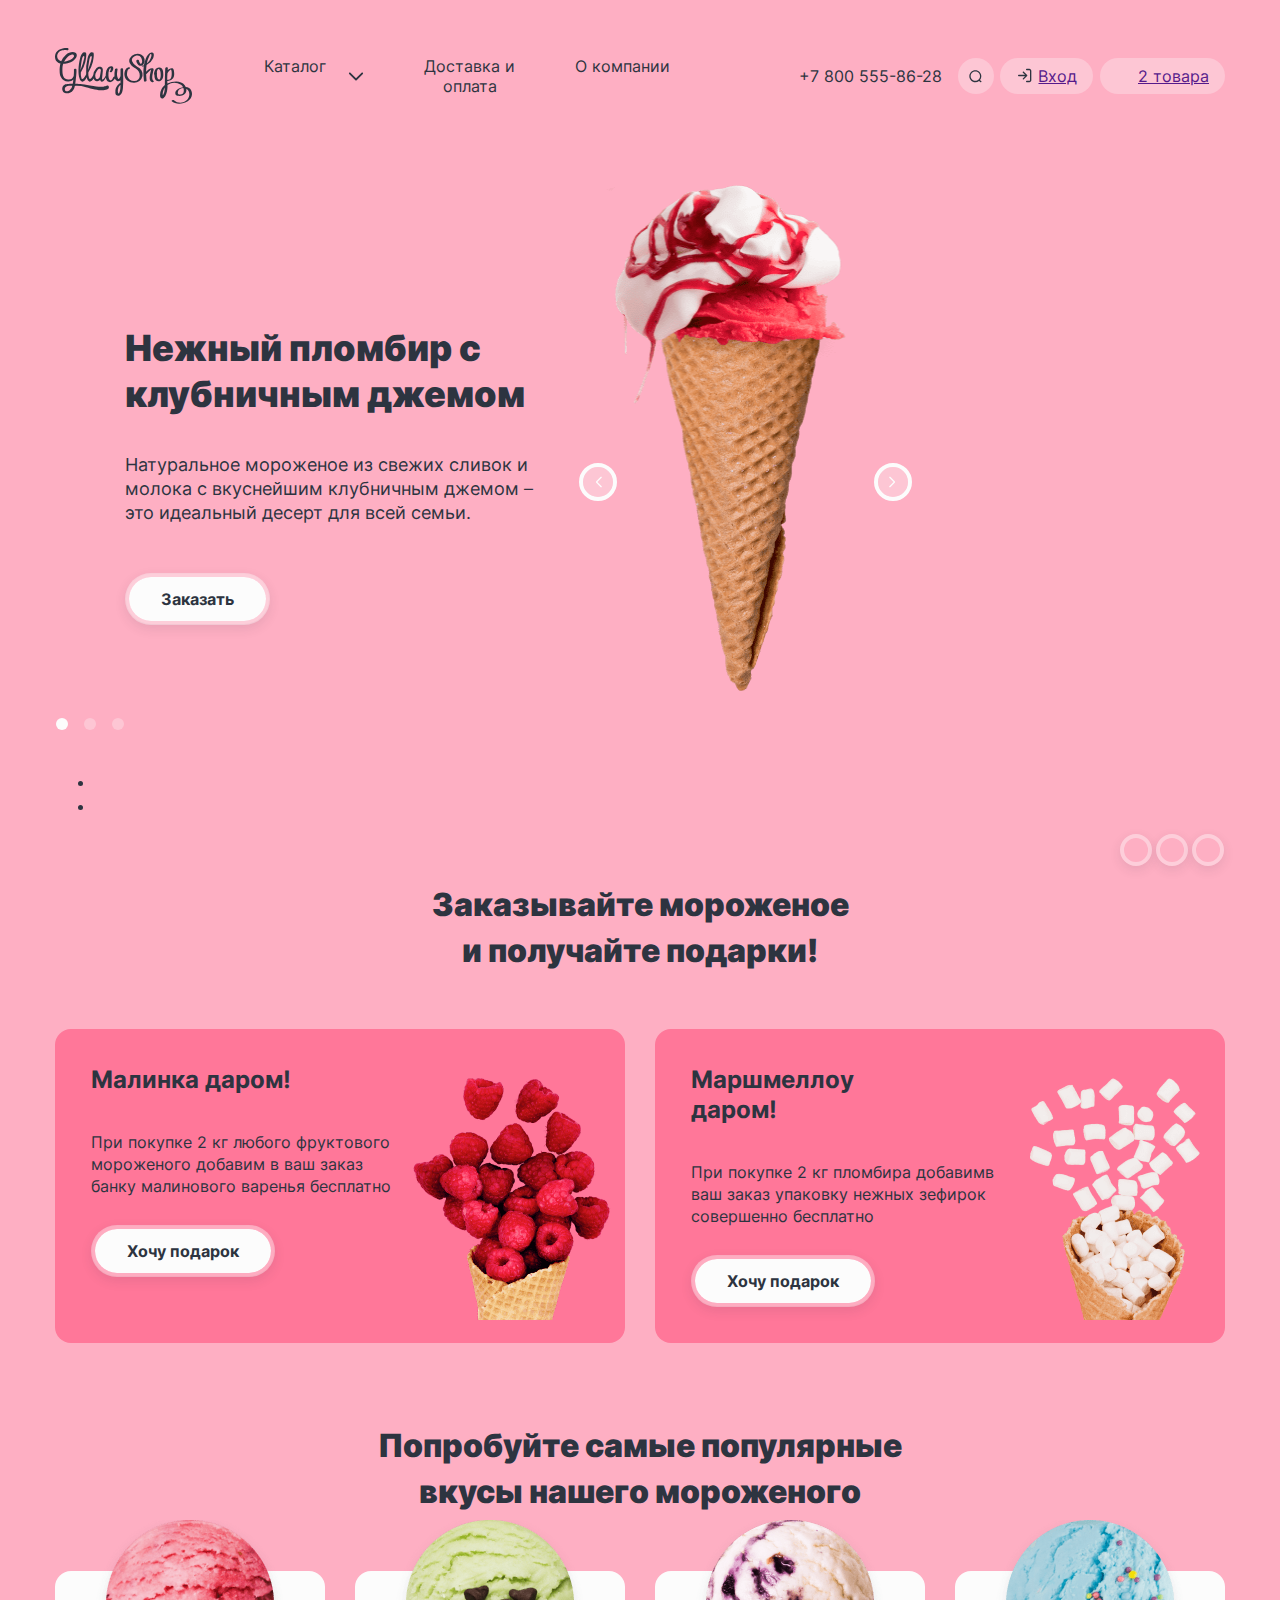
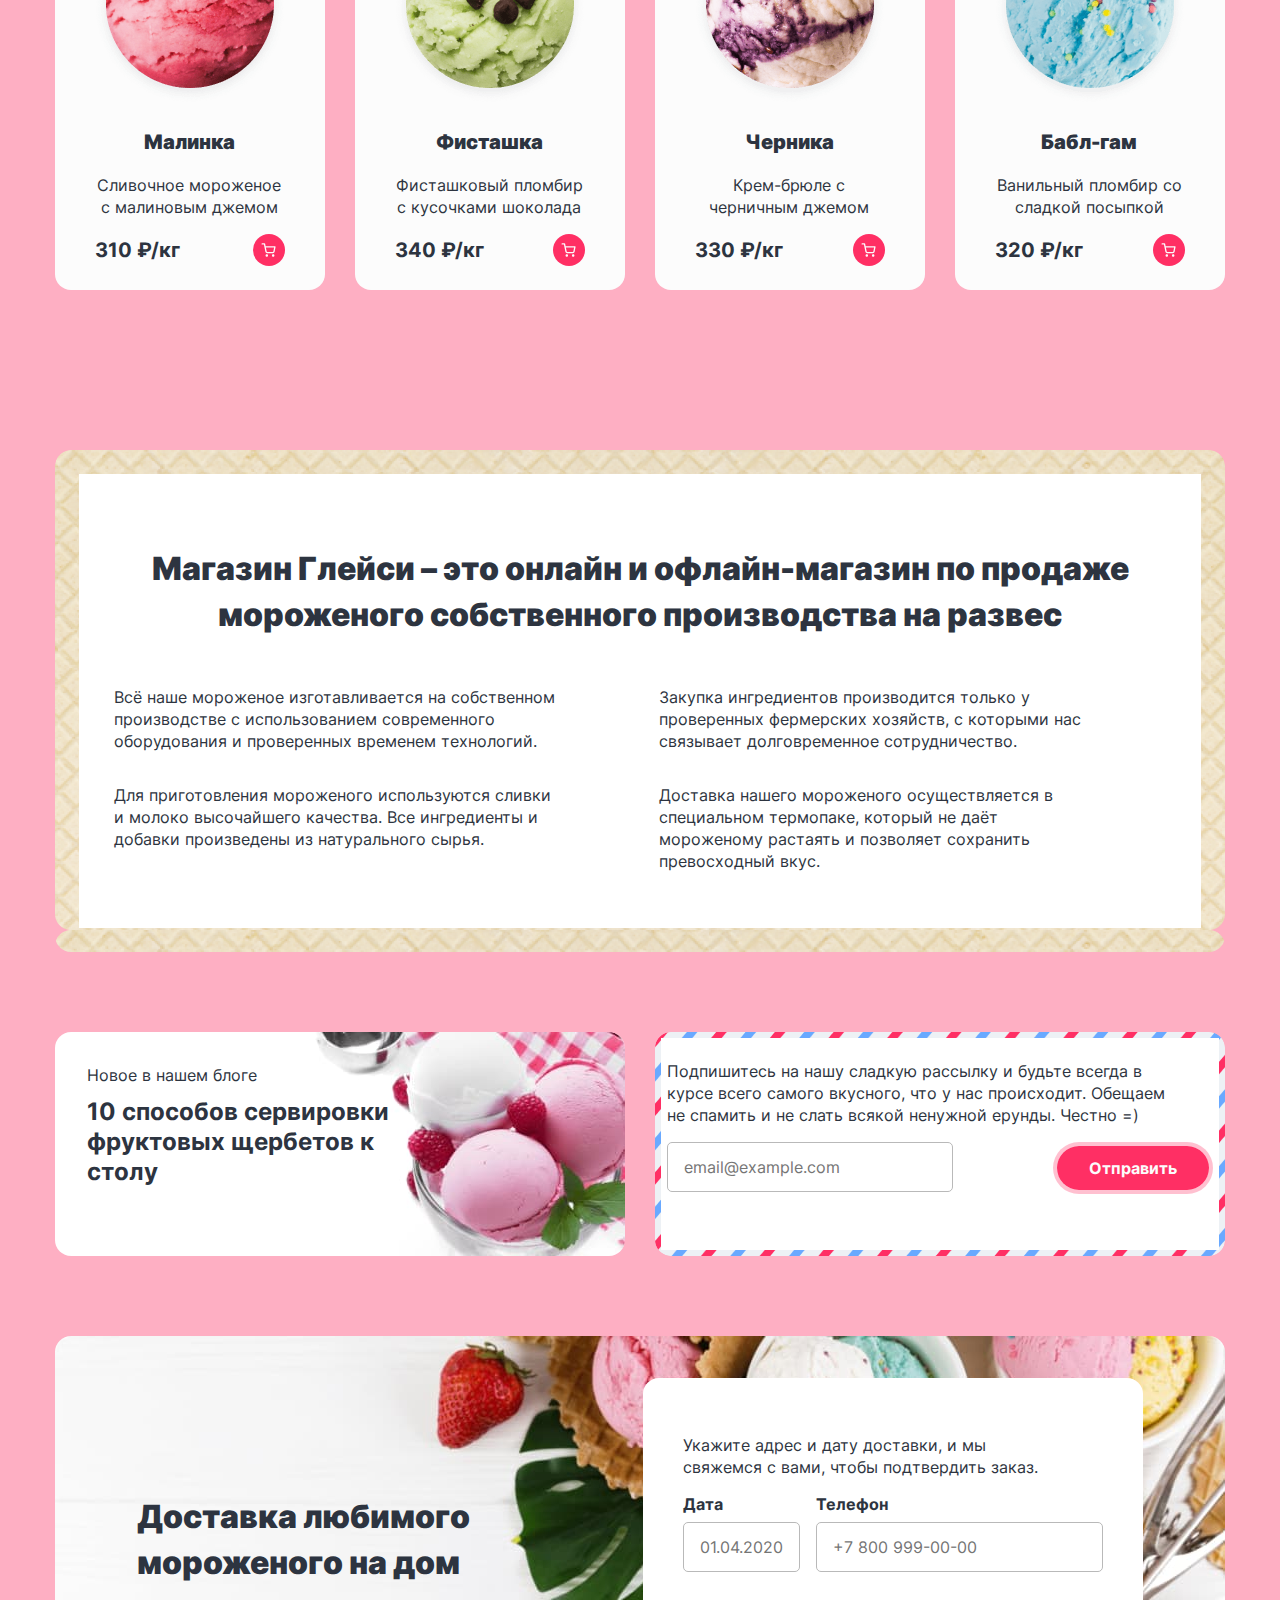
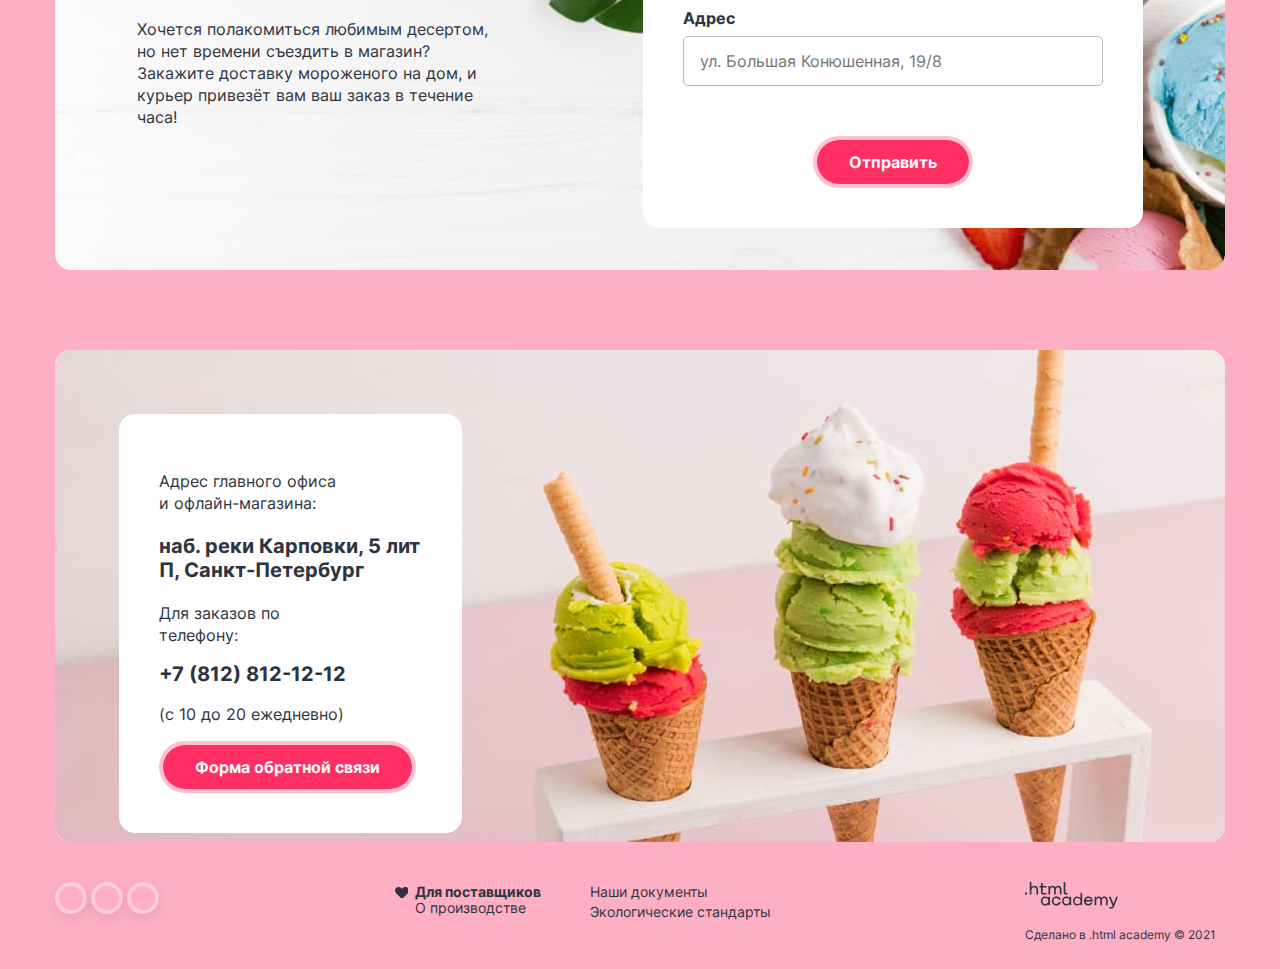
==== commit b7fb8207: "Сделала форму адреса телефона" ====
--- a/index.html
+++ b/index.html
@@ -62,46 +62,67 @@
                   и молока с вкуснейшим клубничным джемом – это идеальный десерт для всей семьи.</p>
                 <button class="button-white button">Заказать</button>
               </div>
+
+
+
               <div class="advantages-images">
-                <img src="images/ice-cream.png" alt="мороженое">
-
-                <!--
-
-<section class="gallery">
-        <h2 class="gallery-title">Выбор мороженого</h2>
-
-        <img class="images/ice-cream.png" src="#" alt="Примеры мороженого.">
-        <button class="slider-button slider-next" type="button">
-          <span class="visually-hidden">Предыдущее фото</span>
-        </button>
-        <button class="slider-button slider-prev" type="button">
-          <span class="visually-hidden">Следующее фото</span>
-        </button>
-
-        <ol class="slider-pagination">
-          <li class="slider-pagination-item">
-            <button class="slider-pagination-button" type="button">
-              <span class="visually-hidden">Клубничное мороженое</span>
+                <div class="slider-wrapper">
+                <img class="slider-image" src="images/ice-cream.png" alt="мороженое" width="327" height="507>
+              </div>
+
+              <div class="slider-controls">
+            <button class="slider-button slider-next" type="button">
+              <span class="visually-hidden">Предыдущее фото</span>
             </button>
-          </li>
-          <li class="slider-pagination-item">
-            <button class="slider-pagination-button" type="button">
-              <span class="visually-hidden">Сливочное мороженое</span>
+            <button class="slider-button slider-prev" type="button">
+              <span class="visually-hidden">Следующее фото</span>
             </button>
-          </li>
-          <li class="slider-pagination-item">
-            <button class="slider-pagination-button" type="button">
-              <span class="visually-hidden">Карамельное мороженое</span>
-            </button>
-          </li>
-          </li>
-        </ol>
-      </section>
-
-                -->
-
-              </div>
-            </li>
+          </div>
+
+            <ol class="slider-pagination">
+              <li class="slider-pagination-item">
+                <button class="slider-pagination-button slider-pagination-button-current" type="button">
+                  <span class="visually-hidden">Клубничное мороженое</span>
+                </button>
+              </li>
+              <li class="slider-pagination-item">
+                <button class="slider-pagination-button" type="button">
+                  <span class="visually-hidden">Сливочное мороженое</span>
+                </button>
+              </li>
+              <li class="slider-pagination-item">
+                <button class="slider-pagination-button" type="button">
+                  <span class="visually-hidden">Карамельное мороженое</span>
+                </button>
+              </li>
+              </li>
+            </ol>
+          </div>
+
+          </li>
+            <li class="advantages-item visually-hidden">
+              <div class="advantages">
+                <h3 class="advantages-title">Сливочное мороженое со вкусом банана</h3>
+                <p class="advantages-description">Сливочное мороженое с ярким банановым вкусом подарит вам свежесть и наслаждение даже в самый жаркий летний день.</p>
+                <button class="button-white button">Заказать</button>
+              </div>
+              <div class="advantages-images">
+                <img src="images/creamy-ice-cream.png" alt="мороженое">
+              </div>
+            </li>
+
+
+            <li class="advantages-item visually-hidden">
+              <div class="advantages">
+                <h3 class="advantages-title">Карамельный пломбир с маршмеллоу</h3>
+                <p class="advantages-description">Необычный сладкий десерт с карамельным топпингом и кусочками зефира завоюет сердца сладкоежек всех возрастов.</p>
+                <button class="button-white button">Заказать</button>
+              </div>
+              <div class="advantages-images">
+                <img src="images/caramel-ice-cream.png" alt="мороженое">
+              </div>
+            </li>
+
           </ul>
           <ul class="arrow">
             <li class="arrow-item arrow--left"></li>
@@ -296,18 +317,18 @@
               <form class="appointment-form" action="https://echo.htmlacademy.ru/" method="post">
                 <p class="field-group appointment-form-date">
                   <label class="form-label" for="appointment-date">Дата</label>
-                  <input type="date" id="appointment-date" name="appointment-date" placeholder="01.01.2020">
+                  <input class="field" type="text" id="appointment-date" name="appointment-date" placeholder="01.04.2020">
                 </p>
                 <p class="field-group appointment-form-phone">
                   <label class="form-label appointment-form" for="appointment-phone">Телефон</label>
                   <input class="field" type="text" id="appointment-phone" name="appointment-phone"
-                    placeholder="+7 800 000-00-00">
+                    placeholder="+7 800 999-00-00">
                 </p>
                 <p class="field-group appointment-form-address">
-                  <label for="form-label appointment-address">
+                  <label class="form-label" for="appointment-address">
                     Адрес
                   </label>
-                  <input class="field" type="text" id="appointment-address" name="appointment-address">
+                  <input class="field" type="text" id="appointment-address" name="appointment-address" placeholder="ул. Большая Конюшенная, 19/8">
                 </p>
                 <button class="button-red button appointment-submit" type="submit">Отправить</button>
               </form>
--- a/styles/styles.css
+++ b/styles/styles.css
@@ -103,9 +103,16 @@
   color: #FCFCFC;
   border-radius: 30px;
 }
+.navigation-item:focus {
+  outline: 0.5;
+}
 
 .navigation-link:hover {
   color: #FCFCFC;
+}
+
+.navigation-link:focus {
+  outline: 0.5;
 }
 
 .arrow-down {
@@ -123,6 +130,10 @@
   background-size: 16px 16px;
   background-position: center right 16px;
 
+}
+
+.arrow-down:focus {
+  outline: 0.5;
 }
 
 .arrow-down:hover .navigation-link {
@@ -139,6 +150,11 @@
   cursor: pointer;
 }
 
+.user-item:focus {
+  outline: 2px solid #FCFCFC;
+  background-color: #FF7799;
+}
+
 .main-container {
   flex-grow: 1;
   padding-top: 32px;
@@ -169,6 +185,10 @@
 .breadarumbs-item :hover{
   opacity: 0.5;
   cursor: pointer;
+}
+
+.breadarumbs-item:focus {
+  outline: 0.5;
 }
 
 .breadarumbs-item:last-child {
@@ -408,8 +428,19 @@
 
 .appointment-submit {
   grid-column: 1 / -1;
-  justify-self: start;
-}
+  justify-self:center;
+  margin-top: 14px;
+
+}
+
+.form-label {
+  margin-bottom: 8px;
+  font-weight: 700;
+  font-family: "Inter", sans-serif;
+  font-size: 16px;
+  line-height: 20px;
+}
+
 
 .field-group {
   display: flex;
@@ -417,6 +448,27 @@
   margin: 0;
   margin-bottom: 20px;
 }
+
+.field {
+  margin: 0;
+  padding: 14px 16px;
+  font-family: "Inter", sans-serif;
+  font-weight: 400;
+  font-size: 16px;
+  line-height: 20px;
+  background-color: #ffffff;
+  border: 1px solid #B9B9B9;
+  border-radius: 5px;
+}
+
+.field:hover,
+.field:focus {
+  outline: 0.5;
+cursor: pointer;
+}
+
+
+
 
 .appointment-form .info {
   display: none;
@@ -529,6 +581,11 @@
   margin-top: 24px;
 }
 
+.logo:focus {
+  outline: 0.5;
+}
+
+
 .advantages {
   display: flex;
   flex-direction: column;
@@ -578,10 +635,108 @@
   flex-direction: row-reverse;
 }
 
+.slider-button {
+  width: 38px;
+  height: 38px;
+  color: #FCFCFC;
+  background: rgba(252, 252, 252, 0.3);
+  background-clip: padding-box;
+   border: 4px solid rgba(252, 252, 252, 1);
+   border-radius: 30px;
+  cursor: pointer;
+  background-image: url("../images/arrow-left-white.svg");
+  background-position: center;
+  background-repeat: no-repeat;
+  position: relative;
+  top: -228px;
+}
+
+.slider-button:hover{
+  opacity: 0.5;
+}
+
+
+.slider-prev {
+  transform: rotate(180deg);
+  position: relative;
+    left: 29px;
+}
+
+.slider-button:focus {
+  outline: 0.5;
+}
+
+.slider-pagination {
+  display: flex;
+  flex-wrap: wrap;
+  justify-content: center;
+  margin: 0;
+  padding: 0;
+  list-style-type: none;
+}
+
+.slider-pagination-item {
+  align-items: end;
+    margin: 0 8px;
+    position: relative;
+    content: '';
+    justify-content: end;
+    display: flex;
+    left: -547px;
+}
+
+.slider-pagination-button {
+  width: 12px;
+  height: 12px;
+  margin: 0;
+  padding: 0;
+  background-color: rgba(252, 252, 252, 0.3);
+  border: none;
+  border-radius: 50%;
+  cursor: pointer;
+}
+
+.slider-pagination-button:hover {
+  opacity: 0.5;
+}
+
+.slider-pagination-button:focus {
+  outline: 0.5;
+}
+
+.slider-pagination-button-current {
+  background-color: #FCFCFC;
+}
+
+.slider-image{
+  display: block;
+  position: relative;
+  left: -95px;
+}
+
+.slider-wrapper {
+  position: relative;
+}
+
+.slider-controls {
+  display: flex;
+  justify-content: space-between;
+  position: absolute;
+  top: 50%;
+  width: 100%;
+  transform: translateY(-50%);
+}
+
+.slider-next{
+  position: relative;
+    left: -223px;
+}
+
 .present {
   display: flex;
   flex-direction: column;
   align-items: center;
+
 }
 
 .present-title-header {
@@ -752,7 +907,12 @@
   cursor: pointer;
 }
 
-] .product-card-basket {
+.product-card-bask:focus {
+  outline: 0.5;
+}
+
+
+.product-card-basket {
   text-decoration: none;
   color: #FCFCFC;
   display: flex;
@@ -827,6 +987,10 @@
   opacity: 0.5;
 }
 
+.button:focus {
+  outline: 0.5;
+}
+
 .show {
   display: flex;
   justify-content: flex-end;
@@ -881,6 +1045,10 @@
 
 }
 
+.list-pages-button:focus {
+  outline: 0.5;
+}
+
 .button-look {
   margin-right: 335px;
 }
@@ -962,6 +1130,10 @@
 .footer-documentation:hover{
   opacity: 0.5;
   cursor: pointer;
+}
+
+.footer-documentation:focus {
+  outline: 0.5;
 }
 
 .footer-social {
@@ -1007,6 +1179,10 @@
   opacity: 0.5;
 }
 
+.footer-social-link:focus {
+  outline: 0.5;
+}
+
 .footer-htmlacademy {
   width: 200px;
 }
@@ -1084,6 +1260,9 @@
 .start-social-item:hover {
   opacity: 0.5;
 }
+.start-social-item:focus {
+  outline: 0.5;
+}
 
 .about-text-footer {
   font-family: "Inter", sans-serif;
@@ -1095,6 +1274,10 @@
 .about-text-footer:hover{
   opacity: 0.5;
   cursor: pointer;
+}
+
+.about-text-footer:focus {
+  outline: 0.5;
 }
 
 .appointment-phone {
@@ -1149,6 +1332,11 @@
   color: #FCFCFC;
 }
 
+.login:focus .user-link,
+.basket:focus .user-link{
+  outline: 0.5;
+}
+
 .user-item.basket:hover:before {
   background-image: url(../images/basket-white.svg);
 }
@@ -1162,6 +1350,10 @@
   background-repeat: no-repeat;
   width: 16px;
   height: 16px;
+}
+
+.navigation-icon:focus {
+  outline: 0.5;
 }
 
 .user-item.login:before {
@@ -1178,6 +1370,12 @@
   background-image: url('../images/entrance-white.svg');
 }
 
+.appointment-phone:focus {
+  outline: 0.5;
+}
+
+.user-item:focus {
+  outline: 0.5;
 
 .user-link {
   text-decoration: none;
@@ -1207,6 +1405,10 @@
   background-repeat: no-repeat;
 }
 
+.user-item.basket:before:focus {
+  outline: 0.5;
+}
+
 .social-tg {
   background-image: url("../images/telegram.svg");
 }
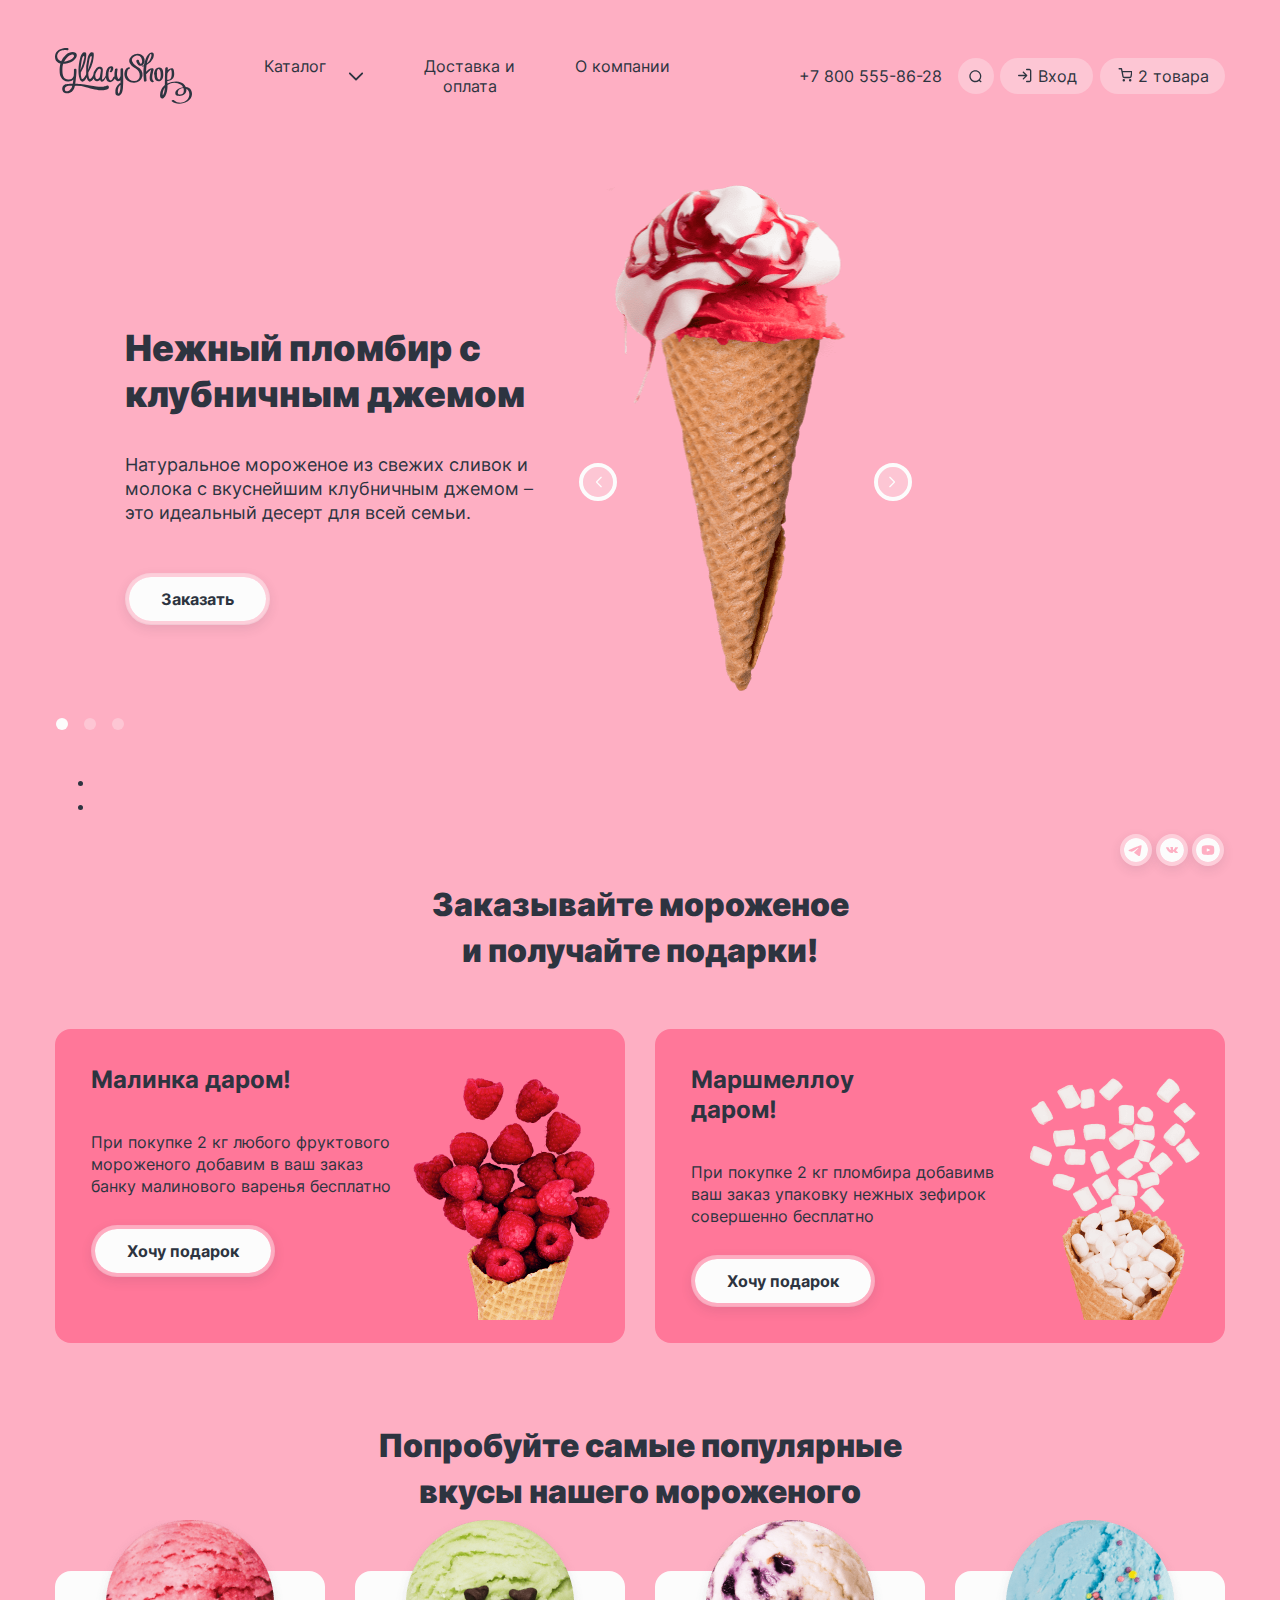
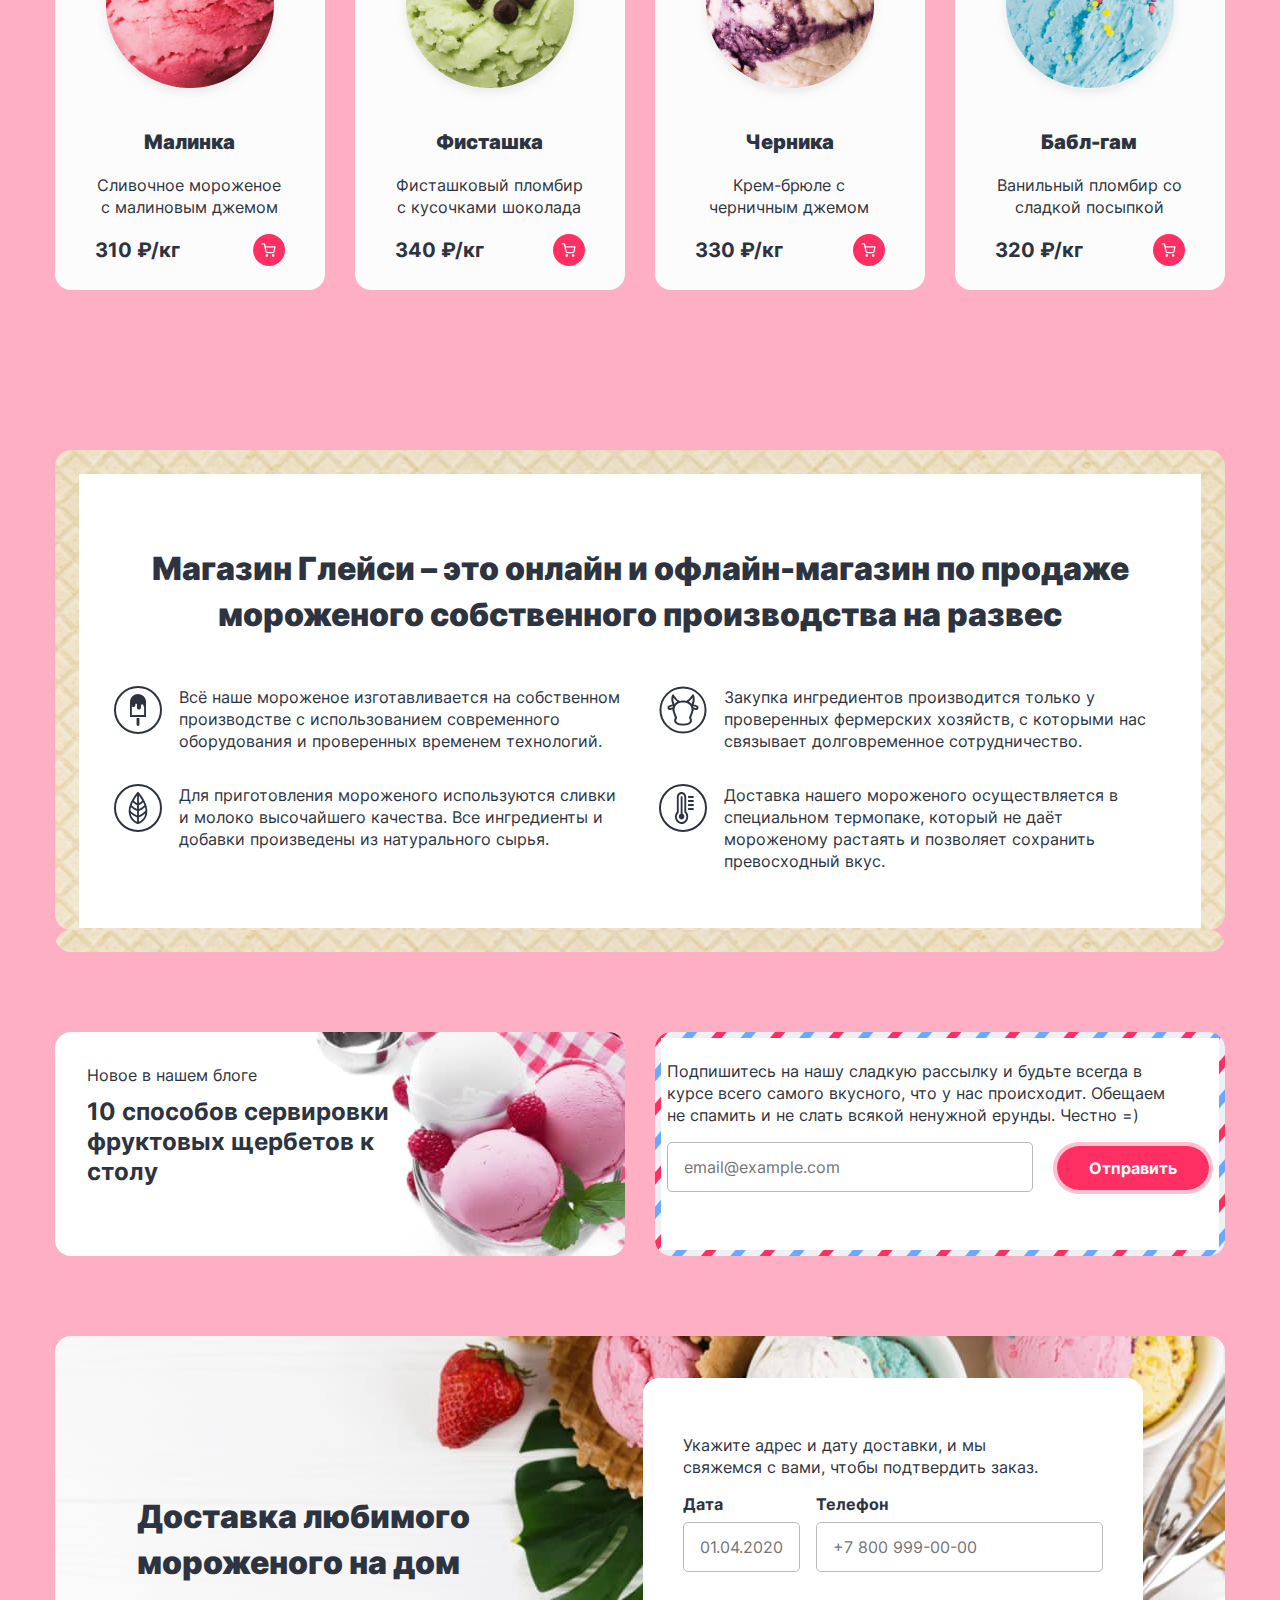
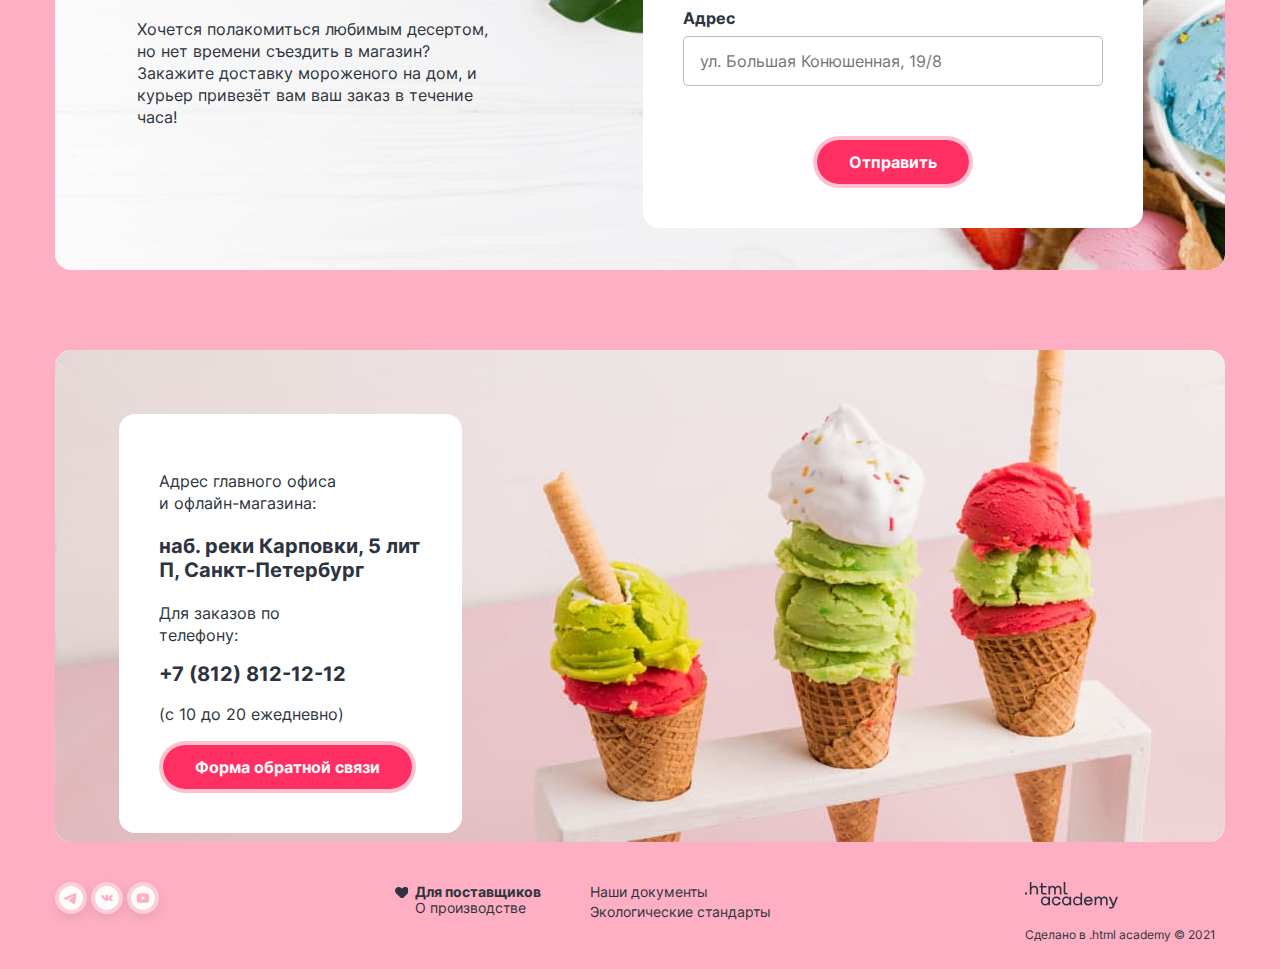
==== commit 3b421db9: "Сделала регулятор" ====
--- a/index.html
+++ b/index.html
@@ -295,7 +295,7 @@
                 Честно =)</p>
               <form class="newsletter-form" action="https://echo.htmlacademy.ru/" method="post">
                 <label for="newsletter-email">
-                  <input class="field" placeholder="email@example.com" type="email" name="newsletter-email"
+                  <input class="field field-mail" placeholder="email@example.com" type="email" name="newsletter-email"
                     id="newsletter-email" required>
                 </label>
                 <button class="button-red button" type="submit">Отправить</button>
--- a/styles/styles.css
+++ b/styles/styles.css
@@ -104,7 +104,8 @@
   border-radius: 30px;
 }
 .navigation-item:focus {
-  outline: 0.5;
+  outline: 2px solid #FCFCFC;
+  background-color: #FF7799;
 }
 
 .navigation-link:hover {
@@ -112,7 +113,8 @@
 }
 
 .navigation-link:focus {
-  outline: 0.5;
+  outline: 2px solid #FCFCFC;
+  background-color: #FF7799;
 }
 
 .arrow-down {
@@ -133,7 +135,8 @@
 }
 
 .arrow-down:focus {
-  outline: 0.5;
+  outline: 2px solid #FCFCFC;
+  background-color: #FF7799;
 }
 
 .arrow-down:hover .navigation-link {
@@ -188,7 +191,8 @@
 }
 
 .breadarumbs-item:focus {
-  outline: 0.5;
+  outline: 2px solid #FCFCFC;
+  background-color: #FF7799;
 }
 
 .breadarumbs-item:last-child {
@@ -251,6 +255,88 @@
   justify-content: space-between;
 }
 
+.range-scale {
+  position: relative;
+  height: 2px;
+  margin-bottom: 16px;
+  background-color: rgba(86, 92, 102, 0.3);
+  border-radius: 2px;
+  top: 8px;
+    left: 1px;
+}
+
+.range-bar {
+  position: absolute;
+  height: 2px;
+  background-color: rgba(86, 92, 102, 1);
+}
+
+
+.range-toggle {
+  position: absolute;
+  width: 16px;
+  height: 16px;
+  background: #FCFCFC;
+  border: 1px solid #2D3440;
+  border-radius: 50%;
+  cursor: pointer;
+}
+
+.range-toggle:hover {
+  opacity: 0.5;
+  cursor: pointer;
+}
+
+.range-toggle:active,
+.range-toggle:focus {
+  outline: 2px solid rgba(86, 92, 102, 1);
+}
+
+.toggle-min {
+  top: -8px;
+  left: -10px;
+}
+
+.toggle-max {
+  top: -8px;
+  right: -10px;
+}
+
+.range-wrapper-inputs {
+  display: flex;
+  justify-content: center;
+}
+
+.catalog-filter-label {
+  display: flex;
+  margin-right: 5px;
+}
+
+.range-input {
+  width: 30px;
+  padding: 0 2px;
+  font-family: "Inter", sans-serif;
+  text-align: center;
+  background-color: transparent;
+  border: none;
+  appearance: textfield;
+}
+
+.range-input::-webkit-outer-spin-button,
+.range-input::-webkit-inner-spin-button {
+  appearance: none;
+  margin: 0;
+}
+
+
+.catalog-filter-group {
+  margin: 0;
+  margin-bottom: 40px;
+  padding: 0;
+  border: none;
+}
+
+
 .popularity {
   position: relative;
   padding: 8px 24px;
@@ -274,6 +360,8 @@
   padding: 8px 24px;
   border-radius: 30px;
   background: rgba(252, 252, 252, 0.3);
+  width: 196px;
+  top: 7px;
 }
 
 .fillers-button {
@@ -354,6 +442,10 @@
   background: url("../images/sweet-mailings.png");
   border-radius: 16px;
 }
+.field-mail {
+  width: 332px;
+}
+
 
 .newsletter-border {
   background-color: #FFFFFF;
@@ -428,9 +520,8 @@
 
 .appointment-submit {
   grid-column: 1 / -1;
-  justify-self:center;
+  justify-self: center;
   margin-top: 14px;
-
 }
 
 .form-label {
@@ -464,10 +555,12 @@
 .field:hover,
 .field:focus {
   outline: 0.5;
-cursor: pointer;
-}
-
-
+  cursor: pointer;
+}
+
+.field:focus {
+  outline: 2px solid #dbb590;
+}
 
 
 .appointment-form .info {
@@ -582,7 +675,8 @@
 }
 
 .logo:focus {
-  outline: 0.5;
+  outline: 2px solid #FCFCFC;
+  background-color: #FF7799;
 }
 
 
@@ -663,7 +757,8 @@
 }
 
 .slider-button:focus {
-  outline: 0.5;
+  outline: 2px solid #FCFCFC;
+  background-color: #FF7799;
 }
 
 .slider-pagination {
@@ -701,7 +796,8 @@
 }
 
 .slider-pagination-button:focus {
-  outline: 0.5;
+  background-color: #FF7799;
+  outline: none;
 }
 
 .slider-pagination-button-current {
@@ -908,7 +1004,8 @@
 }
 
 .product-card-bask:focus {
-  outline: 0.5;
+  outline: 2px solid #FCFCFC;
+  background-color: #FF7799;
 }
 
 
@@ -988,7 +1085,8 @@
 }
 
 .button:focus {
-  outline: 0.5;
+  outline: 2px solid #FCFCFC;
+  background-color: #FF7799;
 }
 
 .show {
@@ -1046,7 +1144,8 @@
 }
 
 .list-pages-button:focus {
-  outline: 0.5;
+  outline: 2px solid #FCFCFC;
+  background-color: #FF7799;
 }
 
 .button-look {
@@ -1133,7 +1232,8 @@
 }
 
 .footer-documentation:focus {
-  outline: 0.5;
+  outline: 2px solid #FCFCFC;
+  background-color: #FF7799;
 }
 
 .footer-social {
@@ -1180,7 +1280,8 @@
 }
 
 .footer-social-link:focus {
-  outline: 0.5;
+  outline: 2px solid #FCFCFC;
+  background-color: #FF7799;
 }
 
 .footer-htmlacademy {
@@ -1261,7 +1362,8 @@
   opacity: 0.5;
 }
 .start-social-item:focus {
-  outline: 0.5;
+  outline: 2px solid #FCFCFC;
+  background-color: #FF7799;
 }
 
 .about-text-footer {
@@ -1277,7 +1379,8 @@
 }
 
 .about-text-footer:focus {
-  outline: 0.5;
+  outline: 2px solid #FCFCFC;
+  background-color: #FF7799;
 }
 
 .appointment-phone {
@@ -1334,7 +1437,8 @@
 
 .login:focus .user-link,
 .basket:focus .user-link{
-  outline: 0.5;
+  outline: 2px solid #FCFCFC;
+  background-color: #FF7799;
 }
 
 .user-item.basket:hover:before {
@@ -1353,7 +1457,8 @@
 }
 
 .navigation-icon:focus {
-  outline: 0.5;
+  outline: 2px solid #FCFCFC;
+  background-color: #FF7799;
 }
 
 .user-item.login:before {
@@ -1371,11 +1476,14 @@
 }
 
 .appointment-phone:focus {
-  outline: 0.5;
+  outline: 2px solid #FCFCFC;
+  background-color: #FF7799;
 }
 
 .user-item:focus {
-  outline: 0.5;
+  outline: 2px solid #FCFCFC;
+  background-color: #FF7799;
+}
 
 .user-link {
   text-decoration: none;
@@ -1406,7 +1514,8 @@
 }
 
 .user-item.basket:before:focus {
-  outline: 0.5;
+  outline: 2px solid #FCFCFC;
+  background-color: #FF7799;
 }
 
 .social-tg {
